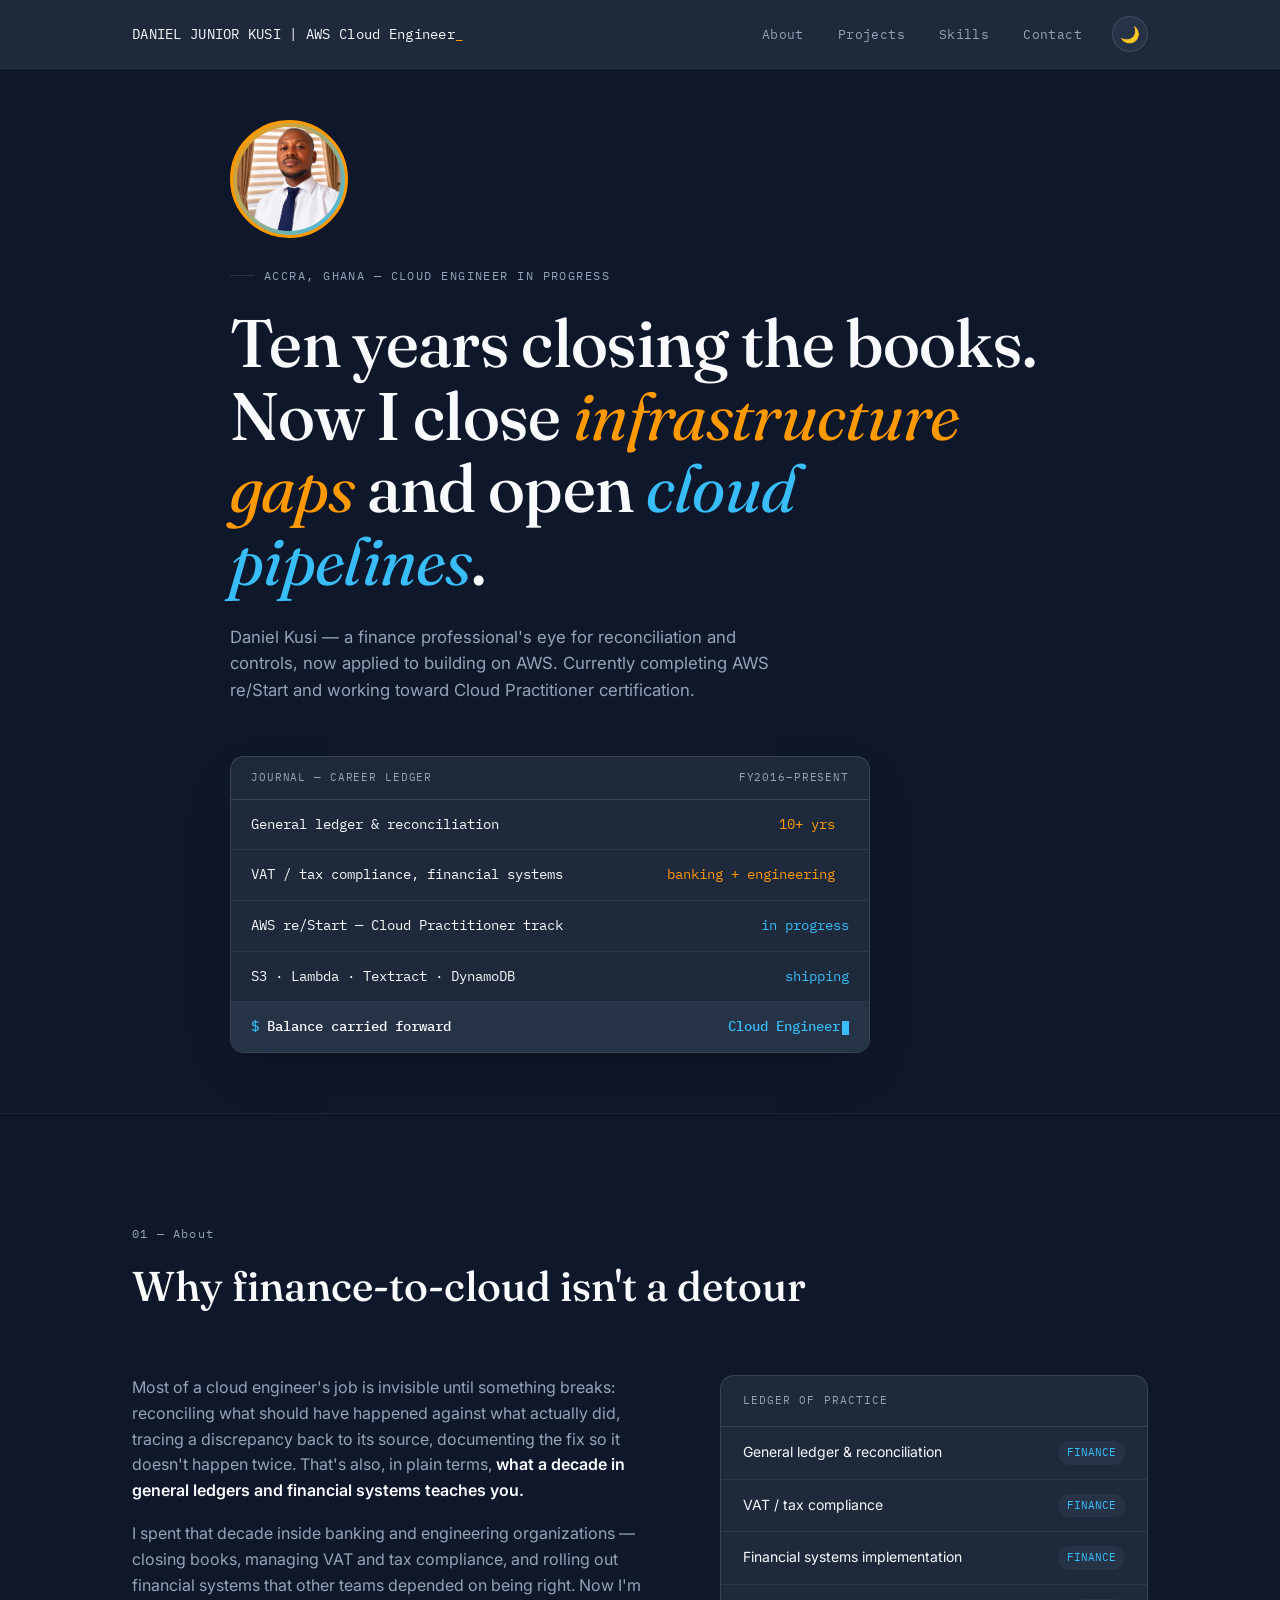
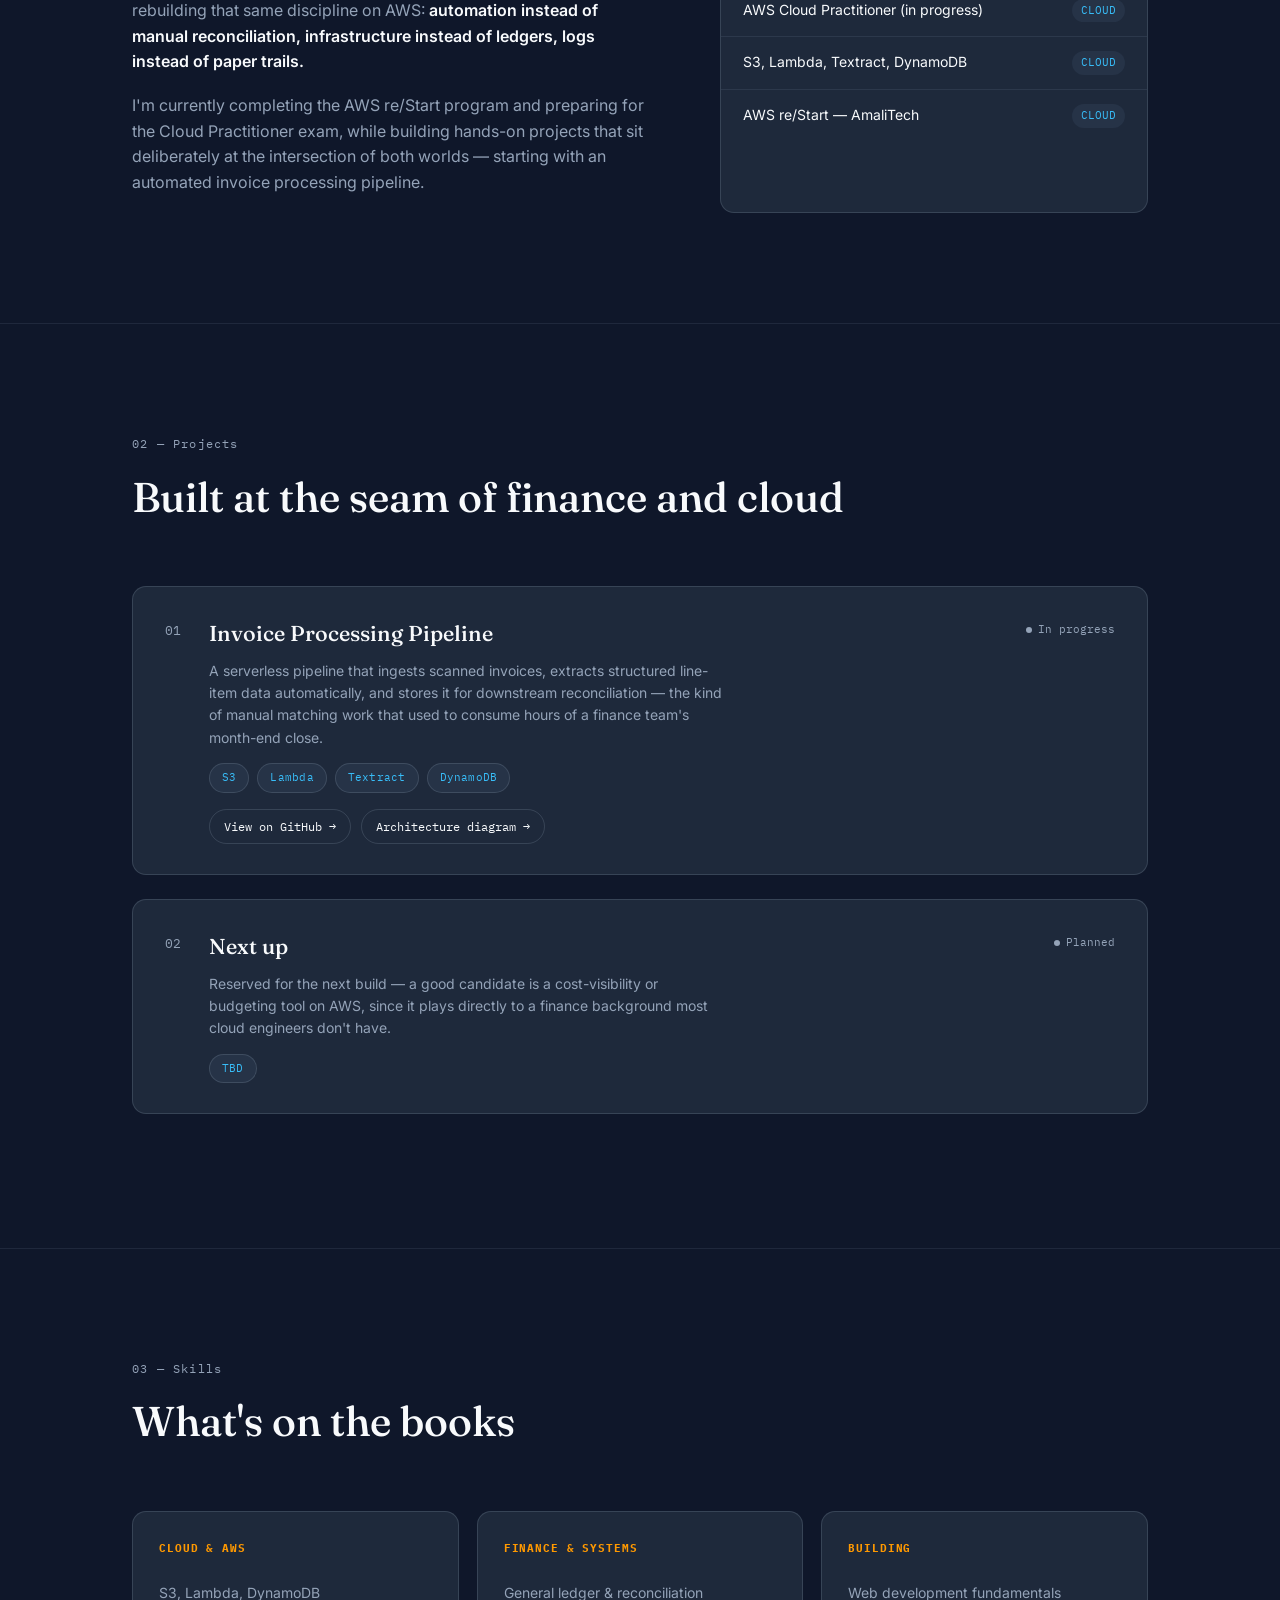
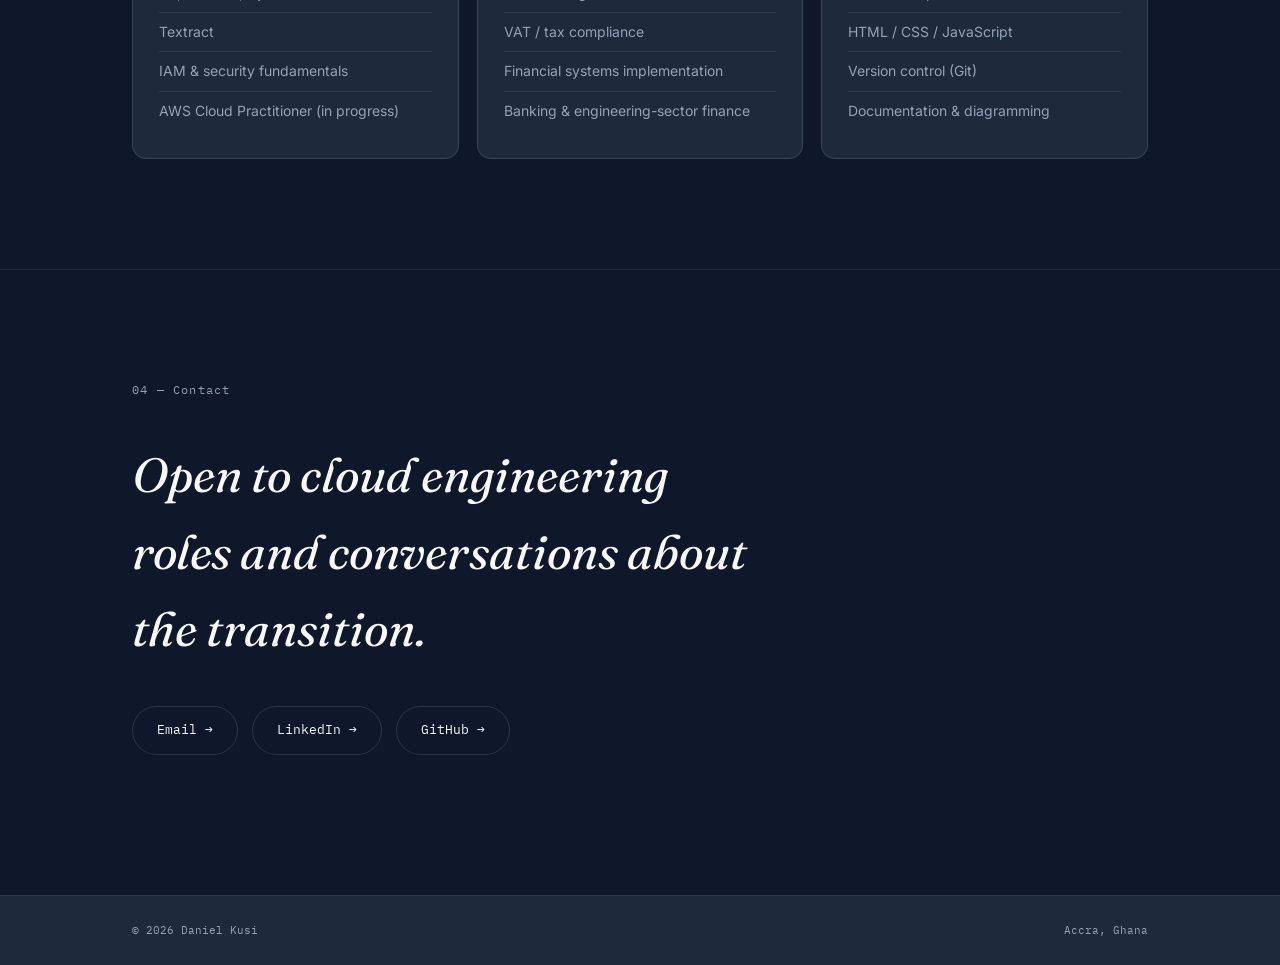
==== index.html @ f6ec384c "Update navigation bar with: add AWS Cloud Engineer to test CI/CD pipleline effect" ====
<!DOCTYPE html>
<html lang="en" data-theme="dark">
<head>
<meta charset="UTF-8">
<meta name="viewport" content="width=device-width, initial-scale=1.0">

<!-- Primary SEO -->
<title>Daniel Kusi | AWS Cloud Engineer &amp; Web Developer — Accra, Ghana</title>
<meta name="description" content="Daniel Kusi is an AWS Cloud Engineer in training, transitioning from 10+ years in finance and accounting into cloud computing. AWS re/Start graduate working toward AWS Cloud Practitioner certification, based in Accra, Ghana.">
<meta name="keywords" content="AWS Cloud Engineer, AWS Cloud Practitioner, AWS re/Start, Cloud Computing Ghana, Daniel Kusi, Cloud Engineer Accra, Serverless AWS, S3 Lambda DynamoDB, Finance to Cloud Career Change">
<meta name="author" content="Daniel Kusi">
<meta name="robots" content="index, follow">
<link rel="canonical" href="https://danielkusi.com/">

<!-- Open Graph -->
<meta property="og:type" content="website">
<meta property="og:title" content="Daniel Kusi | AWS Cloud Engineer & Web Developer">
<meta property="og:description" content="10+ years in finance, now building on AWS. Follow the journey from general ledgers to cloud pipelines.">
<meta property="og:image" content="https://danielkusi.com/profile.jpg">
<meta property="og:url" content="https://danielkusi.com/">
<meta property="og:locale" content="en_US">

<!-- Twitter -->
<meta name="twitter:card" content="summary_large_image">
<meta name="twitter:title" content="Daniel Kusi | AWS Cloud Engineer & Web Developer">
<meta name="twitter:description" content="10+ years in finance, now building on AWS. Follow the journey from general ledgers to cloud pipelines.">
<meta name="twitter:image" content="https://danielkusi.com/profile.jpg">

<!-- Favicon (same as profile photo — replace profile.jpg with your LinkedIn headshot) -->
<link rel="icon" type="image/jpeg" href="profile.jpg">
<link rel="apple-touch-icon" href="profile.jpg">

<!-- Structured data -->
<script type="application/ld+json">
{
  "@context": "https://schema.org",
  "@type": "Person",
  "name": "Daniel Kusi",
  "jobTitle": "AWS Cloud Engineer",
  "url": "https://danielkusi.com",
  "image": "https://danielkusi.com/profile.jpg",
  "address": { "@type": "PostalAddress", "addressLocality": "Accra", "addressCountry": "GH" },
  "sameAs": [
    "https://linkedin.com/in/your-profile",
    "https://github.com/your-username"
  ]
}
</script>

<link rel="preconnect" href="https://fonts.googleapis.com">
<link rel="preconnect" href="https://fonts.gstatic.com" crossorigin>
<link href="https://fonts.googleapis.com/css2?family=Fraunces:ital,opsz,wght@0,9..144,300;0,9..144,500;0,9..144,600;1,9..144,400&family=Inter:wght@400;500;600&family=IBM+Plex+Mono:wght@400;500&display=swap" rel="stylesheet">
<link rel="stylesheet" href="css/styles.css">
</head>
<body>

  <script src="js/script.js" defer></script>

<nav>
  <div class="nav-inner">
    <div class="nav-brand">
      <div class="nav-mark">DANIEL JUNIOR KUSI | AWS Cloud Engineer<span>_</span></div>
    </div>
    <button class="nav-toggle" id="navToggle" aria-label="Toggle menu" aria-expanded="false">☰</button>
    <ul class="nav-links" id="navLinks">
      <li><a href="#about">About</a></li>
      <li><a href="#projects">Projects</a></li>
      <li><a href="#skills">Skills</a></li>
      <li><a href="#contact">Contact</a></li>
      <li><button class="theme-btn" id="themeToggle" aria-label="Toggle dark/light mode">🌙</button></li>
    </ul>
  </div>
</nav>

<header class="hero">
  <div class="wrap">
    <div class="avatar-frame">
      <img id="avatarImg" src="images/daniel-junior-kusi.jpeg" alt="Daniel Kusi profile photo"
           onerror="this.style.display='none'; document.getElementById('avatarFallback').style.display='flex';">
      <div class="avatar-fallback" id="avatarFallback">DK</div>
    </div>

    <div class="hero-eyebrow">Accra, Ghana — Cloud Engineer in progress</div>
    <h1 class="hero-title">Ten years closing the books.<br>Now I close <span class="accent-debit">infrastructure gaps</span> and open <span class="accent-credit">cloud pipelines</span>.</h1>
    <p class="hero-sub">Daniel Kusi — a finance professional's eye for reconciliation and controls, now applied to building on AWS. Currently completing AWS re/Start and working toward Cloud Practitioner certification.</p>

    <div class="ledger-console">
      <div class="lc-head"><span>JOURNAL — CAREER LEDGER</span><span>FY2016–PRESENT</span></div>
      <div class="lc-row"><span class="lc-label">General ledger &amp; reconciliation</span><span class="lc-debit">10+ yrs</span><span></span></div>
      <div class="lc-row"><span class="lc-label">VAT / tax compliance, financial systems</span><span class="lc-debit">banking + engineering</span><span></span></div>
      <div class="lc-row"><span class="lc-label">AWS re/Start — Cloud Practitioner track</span><span></span><span class="lc-credit">in progress</span></div>
      <div class="lc-row"><span class="lc-label">S3 · Lambda · Textract · DynamoDB</span><span></span><span class="lc-credit">shipping</span></div>
      <div class="lc-row balance"><span class="lc-label">Balance carried forward</span><span></span><span class="lc-credit">Cloud Engineer<span class="cursor-blink"></span></span></div>
    </div>
  </div>
</header>

<section id="about">
  <div class="wrap">
    <div class="section-head reveal">
      <span class="eyebrow-num">01 — About</span>
      <h2 class="section-title">Why finance-to-cloud isn't a detour</h2>
    </div>
    <div class="about-grid">
      <div class="about-copy reveal">
        <p>Most of a cloud engineer's job is invisible until something breaks: reconciling what should have happened against what actually did, tracing a discrepancy back to its source, documenting the fix so it doesn't happen twice. That's also, in plain terms, <strong>what a decade in general ledgers and financial systems teaches you.</strong></p>
        <p>I spent that decade inside banking and engineering organizations — closing books, managing VAT and tax compliance, and rolling out financial systems that other teams depended on being right. Now I'm rebuilding that same discipline on AWS: <strong>automation instead of manual reconciliation, infrastructure instead of ledgers, logs instead of paper trails.</strong></p>
        <p>I'm currently completing the AWS re/Start program and preparing for the Cloud Practitioner exam, while building hands-on projects that sit deliberately at the intersection of both worlds — starting with an automated invoice processing pipeline.</p>
      </div>
      <div class="ledger-card reveal">
        <div class="card-title">Ledger of Practice</div>
        <ul>
          <li><span>General ledger &amp; reconciliation</span><span>FINANCE</span></li>
          <li><span>VAT / tax compliance</span><span>FINANCE</span></li>
          <li><span>Financial systems implementation</span><span>FINANCE</span></li>
          <li><span>AWS Cloud Practitioner (in progress)</span><span>CLOUD</span></li>
          <li><span>S3, Lambda, Textract, DynamoDB</span><span>CLOUD</span></li>
          <li><span>AWS re/Start — AmaliTech</span><span>CLOUD</span></li>
        </ul>
      </div>
    </div>
  </div>
</section>

<section id="projects">
  <div class="wrap">
    <div class="section-head reveal">
      <span class="eyebrow-num">02 — Projects</span>
      <h2 class="section-title">Built at the seam of finance and cloud</h2>
    </div>

    <div class="project-card reveal">
      <div class="project-index">01</div>
      <div class="project-body">
        <h3>Invoice Processing Pipeline</h3>
        <p>A serverless pipeline that ingests scanned invoices, extracts structured line-item data automatically, and stores it for downstream reconciliation — the kind of manual matching work that used to consume hours of a finance team's month-end close.</p>
        <div class="tag-row">
          <span class="tag">S3</span>
          <span class="tag">Lambda</span>
          <span class="tag">Textract</span>
          <span class="tag">DynamoDB</span>
        </div>
        <div class="project-links">
          <a href="#" target="_blank" rel="noopener">View on GitHub →</a>
          <a href="#" target="_blank" rel="noopener">Architecture diagram →</a>
        </div>
      </div>
      <div class="project-status"><span class="status-dot pending"></span>In progress</div>
    </div>

    <div class="project-card reveal">
      <div class="project-index">02</div>
      <div class="project-body">
        <h3>Next up</h3>
        <p>Reserved for the next build — a good candidate is a cost-visibility or budgeting tool on AWS, since it plays directly to a finance background most cloud engineers don't have.</p>
        <div class="tag-row">
          <span class="tag">TBD</span>
        </div>
      </div>
      <div class="project-status"><span class="status-dot pending"></span>Planned</div>
    </div>
  </div>
</section>

<section id="skills">
  <div class="wrap">
    <div class="section-head reveal">
      <span class="eyebrow-num">03 — Skills</span>
      <h2 class="section-title">What's on the books</h2>
    </div>
  </div>
  <div class="wrap reveal">
    <div class="skills-columns">
      <div class="skill-col">
        <h4>Cloud &amp; AWS</h4>
        <ul>
          <li>S3, Lambda, DynamoDB</li>
          <li>Textract</li>
          <li>IAM &amp; security fundamentals</li>
          <li>AWS Cloud Practitioner (in progress)</li>
        </ul>
      </div>
      <div class="skill-col">
        <h4>Finance &amp; Systems</h4>
        <ul>
          <li>General ledger &amp; reconciliation</li>
          <li>VAT / tax compliance</li>
          <li>Financial systems implementation</li>
          <li>Banking &amp; engineering-sector finance</li>
        </ul>
      </div>
      <div class="skill-col">
        <h4>Building</h4>
        <ul>
          <li>Web development fundamentals</li>
          <li>HTML / CSS / JavaScript</li>
          <li>Version control (Git)</li>
          <li>Documentation &amp; diagramming</li>
        </ul>
      </div>
    </div>
  </div>
</section>

<section id="contact">
  <div class="wrap contact-wrap">
    <span class="eyebrow-num reveal">04 — Contact</span>
    <h2 class="contact-title reveal">Open to cloud engineering roles and conversations about the transition.</h2>
    <div class="contact-links reveal">
      <a class="contact-btn" href="mailto:danielkusijnr@gmail.com">Email →</a>
      <a class="contact-btn" href="https://linkedin.com/in/daniel-kusi-6439692b" target="_blank" rel="noopener">LinkedIn →</a>
      <a class="contact-btn" href="https://github.com/Kwamed2k" target="_blank" rel="noopener">GitHub →</a>
    </div>
  </div>
</section>

<footer>
  <div class="wrap">
    <span>© 2026 Daniel Kusi</span>
    <span>Accra, Ghana</span>
  </div>
</footer>

</body>
</html>
---- css/styles.css ----
/* ==========================================================================
   danielkusi.com — shared stylesheet
   Used by: index.html, 404.html, and any future page on the site.
   Theme: "Ledger to Cloud" — AWS-inspired palette, dark/light mode via
   [data-theme] on <html>, toggled and persisted in script blocks per page.
   ========================================================================== */

:root, [data-theme="dark"]{
  --bg:#0F172A;
  --surface:#1E293B;
  --surface-2:#263347;
  --header-bg:#1E293B;
  --footer-bg:#1E293B;
  --rule:rgba(148,163,184,0.22);
  --rule-soft:rgba(148,163,184,0.12);
  --primary:#FF9900;
  --primary-dim:#B36B00;
  --accent:#38BDF8;
  --accent-dim:#1E80A8;
  --text:#F8FAFC;
  --muted:#94A3B8;
  --radius:14px;
  --radius-sm:9px;
}
[data-theme="light"]{
  --bg:#F8FAFC;
  --surface:#FFFFFF;
  --surface-2:#EEF2F8;
  --header-bg:#FFFFFF;
  --footer-bg:#FFFFFF;
  --rule:rgba(15,23,42,0.12);
  --rule-soft:rgba(15,23,42,0.07);
  --primary:#FF9900;
  --primary-dim:#C77600;
  --accent:#0284C7;
  --accent-dim:#0C5A85;
  --text:#0F172A;
  --muted:#475569;
}

*{box-sizing:border-box; margin:0; padding:0;}
html{scroll-behavior:smooth;}
@media (prefers-reduced-motion: reduce){
  html{scroll-behavior:auto;}
  *{animation-duration:0.01ms !important; animation-iteration-count:1 !important; transition-duration:0.01ms !important;}
}
body{
  background:var(--bg);
  color:var(--text);
  font-family:'Inter', sans-serif;
  line-height:1.6;
  overflow-x:hidden;
  transition:background 0.3s ease, color 0.3s ease;
}
a{color:inherit;}
.wrap{max-width:1080px; margin:0 auto; padding:0 32px;}
::selection{background:var(--accent); color:var(--bg);}

/* ---------- NAV (site header, all pages) ---------- */
nav{
  position:fixed; top:0; left:0; right:0; z-index:100;
  background:var(--header-bg);
  border-bottom:1px solid var(--rule-soft);
  transition:background 0.3s ease;
}
.nav-inner{
  max-width:1080px; margin:0 auto; padding:16px 32px;
  display:flex; align-items:center; justify-content:space-between;
}
.nav-brand{display:flex; align-items:center; gap:10px;}
.nav-mark{
  font-family:'IBM Plex Mono', monospace;
  font-size:14px; letter-spacing:0.02em;
  color:var(--text);
}
.nav-mark span{color:var(--primary);}
.nav-links{display:flex; align-items:center; gap:26px; list-style:none;}
.nav-links a{
  font-family:'IBM Plex Mono', monospace;
  font-size:13px; text-decoration:none; color:var(--muted);
  letter-spacing:0.03em;
  padding:6px 4px;
  border-radius:var(--radius-sm);
  transition:color 0.2s ease;
}
.nav-links a:hover, .nav-links a:focus-visible{color:var(--accent); outline:none;}
.nav-toggle{display:none; background:none; border:none; color:var(--text); font-size:22px; cursor:pointer;}

.theme-btn{
  display:flex; align-items:center; justify-content:center;
  width:36px; height:36px;
  border:1px solid var(--rule);
  border-radius:50%;
  background:var(--surface-2);
  cursor:pointer; font-size:16px;
  transition:border-color 0.2s ease, transform 0.2s ease;
}
.theme-btn:hover{border-color:var(--accent); transform:scale(1.06);}

@media (max-width:720px){
  .nav-links{
    position:fixed; top:64px; right:0; left:0;
    background:var(--header-bg); border-bottom:1px solid var(--rule-soft);
    flex-direction:column; align-items:flex-start; padding:20px 32px; gap:18px;
    transform:translateY(-150%); transition:transform 0.25s ease;
  }
  .nav-links.open{transform:translateY(0);}
  .nav-toggle{display:block;}
}

/* ---------- HERO (homepage) ---------- */
header.hero{
  min-height:100vh;
  display:flex; align-items:center;
  padding-top:120px; padding-bottom:60px;
  position:relative;
}
.avatar-frame{
  width:118px; height:118px;
  border-radius:50%;
  border:3px solid var(--primary);
  padding:4px;
  margin-bottom:28px;
  position:relative;
  background:linear-gradient(135deg, var(--primary), var(--accent));
}
.avatar-frame img, .avatar-fallback{
  width:100%; height:100%;
  border-radius:50%;
  object-fit:cover;
  display:block;
  background:var(--surface-2);
}
.avatar-fallback{
  display:none;
  align-items:center; justify-content:center;
  font-family:'Fraunces', serif; font-size:2rem; color:var(--muted);
}
.hero-eyebrow{
  font-family:'IBM Plex Mono', monospace;
  font-size:12px; letter-spacing:0.12em; text-transform:uppercase;
  color:var(--muted); margin-bottom:22px;
  display:flex; align-items:center; gap:10px;
}
.hero-eyebrow::before{
  content:''; width:24px; height:1px; background:var(--rule);
}
h1.hero-title{
  font-family:'Fraunces', serif;
  font-weight:500;
  font-size:clamp(2.4rem, 6vw, 4.2rem);
  line-height:1.08;
  letter-spacing:-0.01em;
  max-width:820px;
}
h1.hero-title .accent-debit{color:var(--primary); font-style:italic; font-weight:400;}
h1.hero-title .accent-credit{color:var(--accent); font-style:italic; font-weight:400;}
.hero-sub{
  margin-top:26px; max-width:560px;
  color:var(--muted); font-size:1.05rem;
}

/* Ledger-to-terminal signature block */
.ledger-console{
  margin-top:52px;
  border:1px solid var(--rule);
  background:var(--surface);
  max-width:640px;
  border-radius:var(--radius);
  overflow:hidden;
  font-family:'IBM Plex Mono', monospace;
  font-size:13.5px;
  box-shadow:0 20px 50px -20px rgba(0,0,0,0.35);
}
.ledger-console .lc-head{
  display:flex; justify-content:space-between;
  padding:12px 20px;
  border-bottom:1px solid var(--rule);
  color:var(--muted); font-size:11px; letter-spacing:0.08em;
}
.lc-row{
  display:grid;
  grid-template-columns:1fr auto auto;
  gap:14px;
  padding:14px 20px;
  border-bottom:1px solid var(--rule-soft);
  opacity:0; transform:translateY(6px);
  animation:rowIn 0.5s ease forwards;
}
.lc-row:last-child{border-bottom:none;}
.lc-row:nth-child(2){animation-delay:0.15s;}
.lc-row:nth-child(3){animation-delay:0.5s;}
.lc-row:nth-child(4){animation-delay:0.85s;}
.lc-row:nth-child(5){animation-delay:1.2s;}
@keyframes rowIn{to{opacity:1; transform:translateY(0);}}
.lc-label{color:var(--text);}
.lc-debit{color:var(--primary); text-align:right;}
.lc-credit{color:var(--accent); text-align:right;}
.lc-row.balance{
  background:var(--surface-2);
  color:var(--text);
  font-weight:500;
}
.lc-row.balance .lc-label::before{content:'$ '; color:var(--accent);}
.cursor-blink{
  display:inline-block; width:7px; height:14px; background:var(--accent);
  animation:blink 1s step-end infinite; vertical-align:middle; margin-left:2px;
}
@keyframes blink{50%{opacity:0;}}

/* ---------- SECTION SHARED ---------- */
section{padding:110px 0;}
.section-head{margin-bottom:56px;}
.eyebrow-num{
  font-family:'IBM Plex Mono', monospace;
  font-size:12px; color:var(--muted); letter-spacing:0.1em;
  display:block; margin-bottom:10px;
}
h2.section-title{
  font-family:'Fraunces', serif;
  font-weight:500;
  font-size:clamp(1.8rem, 4vw, 2.6rem);
}

/* ---------- ABOUT ---------- */
#about{border-top:1px solid var(--rule-soft);}
.about-grid{
  display:grid; grid-template-columns:1.1fr 0.9fr; gap:64px;
}
@media (max-width:800px){.about-grid{grid-template-columns:1fr;}}
.about-copy p{color:var(--muted); margin-bottom:18px; max-width:520px;}
.about-copy strong{color:var(--text); font-weight:600;}
.ledger-card{
  border:1px solid var(--rule);
  background:var(--surface);
  border-radius:var(--radius);
  overflow:hidden;
}
.ledger-card .card-title{
  font-family:'IBM Plex Mono', monospace;
  font-size:11px; letter-spacing:0.1em; text-transform:uppercase;
  color:var(--muted); padding:16px 22px; border-bottom:1px solid var(--rule);
}
.ledger-card ul{list-style:none;}
.ledger-card li{
  display:flex; justify-content:space-between; gap:16px;
  padding:14px 22px; border-bottom:1px solid var(--rule-soft);
  font-size:14px;
}
.ledger-card li:last-child{border-bottom:none;}
.ledger-card li span:first-child{color:var(--text);}
.ledger-card li span:last-child{
  font-family:'IBM Plex Mono', monospace; font-size:11px; color:var(--accent);
  background:var(--surface-2); padding:3px 9px; border-radius:999px; white-space:nowrap;
}

/* ---------- PROJECTS ---------- */
#projects{border-top:1px solid var(--rule-soft);}
.project-card{
  border:1px solid var(--rule);
  background:var(--surface);
  border-radius:var(--radius);
  margin-bottom:24px;
  display:grid; grid-template-columns:auto 1fr auto;
  gap:28px; align-items:start;
  padding:30px 32px;
  transition:border-color 0.2s ease, transform 0.2s ease, box-shadow 0.2s ease;
}
.project-card:hover{
  border-color:var(--accent-dim);
  transform:translateY(-3px);
  box-shadow:0 16px 40px -22px rgba(56,189,248,0.35);
}
@media (max-width:720px){
  .project-card{grid-template-columns:1fr; gap:14px;}
}
.project-index{
  font-family:'IBM Plex Mono', monospace;
  color:var(--muted); font-size:13px; padding-top:4px;
}
.project-body h3{
  font-family:'Fraunces', serif; font-weight:500; font-size:1.35rem; margin-bottom:8px;
}
.project-body p{color:var(--muted); font-size:14px; margin-bottom:14px; max-width:520px;}
.tag-row{display:flex; flex-wrap:wrap; gap:8px;}
.tag{
  font-family:'IBM Plex Mono', monospace; font-size:11px;
  border:1px solid var(--rule); color:var(--accent);
  padding:5px 12px; border-radius:999px; letter-spacing:0.02em;
  background:var(--surface-2);
}
.project-status{
  font-family:'IBM Plex Mono', monospace; font-size:11px;
  color:var(--muted); text-align:right; white-space:nowrap; padding-top:4px;
}
.status-dot{
  display:inline-block; width:6px; height:6px; border-radius:50%;
  margin-right:6px; background:var(--accent);
}
.status-dot.pending{background:var(--muted);}
.project-links{margin-top:16px; display:flex; gap:10px; flex-wrap:wrap;}
.project-links a{
  font-family:'IBM Plex Mono', monospace; font-size:12px;
  color:var(--text); text-decoration:none;
  border:1px solid var(--rule);
  padding:7px 14px; border-radius:999px;
  transition:border-color 0.2s ease, color 0.2s ease, background 0.2s ease;
}
.project-links a:hover, .project-links a:focus-visible{
  color:var(--bg); background:var(--accent); border-color:var(--accent); outline:none;
}

/* ---------- SKILLS ---------- */
#skills{border-top:1px solid var(--rule-soft);}
.skills-columns{
  display:grid; grid-template-columns:repeat(3, 1fr); gap:18px;
}
@media (max-width:720px){.skills-columns{grid-template-columns:1fr;}}
.skill-col{
  background:var(--surface); padding:28px 26px;
  border:1px solid var(--rule); border-radius:var(--radius);
}
.skill-col h4{
  font-family:'IBM Plex Mono', monospace; font-size:11px;
  color:var(--primary); letter-spacing:0.08em; text-transform:uppercase; margin-bottom:16px;
}
.skill-col ul{list-style:none;}
.skill-col li{
  color:var(--muted); font-size:14px; padding:8px 0; border-bottom:1px solid var(--rule-soft);
}
.skill-col li:last-child{border-bottom:none;}

/* ---------- CONTACT ---------- */
#contact{border-top:1px solid var(--rule-soft); padding-bottom:140px;}
.contact-wrap{
  display:flex; flex-direction:column; align-items:flex-start; gap:28px;
}
h2.contact-title{
  font-family:'Fraunces', serif; font-style:italic; font-weight:400;
  font-size:clamp(1.8rem, 5vw, 3rem); max-width:640px;
}
.contact-links{display:flex; flex-wrap:wrap; gap:14px; margin-top:10px;}
.contact-btn{
  font-family:'IBM Plex Mono', monospace; font-size:13px;
  border:1px solid var(--rule); color:var(--text); text-decoration:none;
  padding:13px 24px; border-radius:999px;
  transition:all 0.2s ease;
}
.contact-btn:hover, .contact-btn:focus-visible{
  border-color:var(--primary); color:var(--bg); background:var(--primary); outline:none;
}

/* ---------- FOOTER (all pages) ---------- */
footer{
  background:var(--footer-bg);
  padding:26px 0; border-top:1px solid var(--rule-soft);
  font-family:'IBM Plex Mono', monospace; font-size:11px; color:var(--muted);
  text-align:center;
}
footer .wrap{display:flex; justify-content:space-between; flex-wrap:wrap; gap:10px;}

/* reveal on scroll (homepage sections) */
.reveal{opacity:0; transform:translateY(18px); transition:opacity 0.6s ease, transform 0.6s ease;}
.reveal.in{opacity:1; transform:translateY(0);}

/* ---------- ERROR PAGES (404, 500, etc.) ---------- */
body.error-page{
  min-height:100vh;
  display:flex;
  flex-direction:column;
}
.error-page header{
  background:var(--header-bg);
  border-bottom:1px solid var(--rule-soft);
  padding:18px 32px;
}
.error-page footer{
  text-align:center;
}
.error-page main{
  min-height:calc(100vh - 130px);
  display:flex;
  align-items:center;
  justify-content:center;
  text-align:center;
  padding:60px 24px;
}
.error-code{
  font-family:'IBM Plex Mono', monospace;
  font-size:14px; letter-spacing:0.15em;
  color:var(--accent);
  margin-bottom:18px;
  display:inline-flex; align-items:center; gap:10px;
}
.error-code::before, .error-code::after{
  content:''; width:26px; height:1px; background:var(--rule);
}
.error-code-num{
  font-family:'Fraunces', serif;
  font-weight:500;
  font-size:clamp(4rem, 14vw, 8rem);
  line-height:1;
  background:linear-gradient(135deg, var(--primary), var(--accent));
  -webkit-background-clip:text;
  background-clip:text;
  -webkit-text-fill-color:transparent;
  margin-bottom:8px;
}
.error-page h1{
  font-family:'Fraunces', serif;
  font-weight:500;
  font-size:clamp(1.5rem, 3.4vw, 2.1rem);
  margin-top:14px;
  margin-bottom:14px;
}
.error-page p.sub{
  color:var(--muted);
  font-size:1rem;
  max-width:460px;
  margin:0 auto 36px;
}
.home-btn{
  display:inline-block;
  font-family:'IBM Plex Mono', monospace;
  font-size:14px;
  color:var(--bg);
  background:var(--primary);
  text-decoration:none;
  padding:14px 32px;
  border-radius:999px;
  border:1px solid var(--primary);
  transition:transform 0.2s ease, box-shadow 0.2s ease, background 0.2s ease;
}
.home-btn:hover, .home-btn:focus-visible{
  background:var(--accent);
  border-color:var(--accent);
  color:var(--bg);
  transform:translateY(-2px);
  box-shadow:0 14px 34px -16px rgba(56,189,248,0.5);
  outline:none;
}
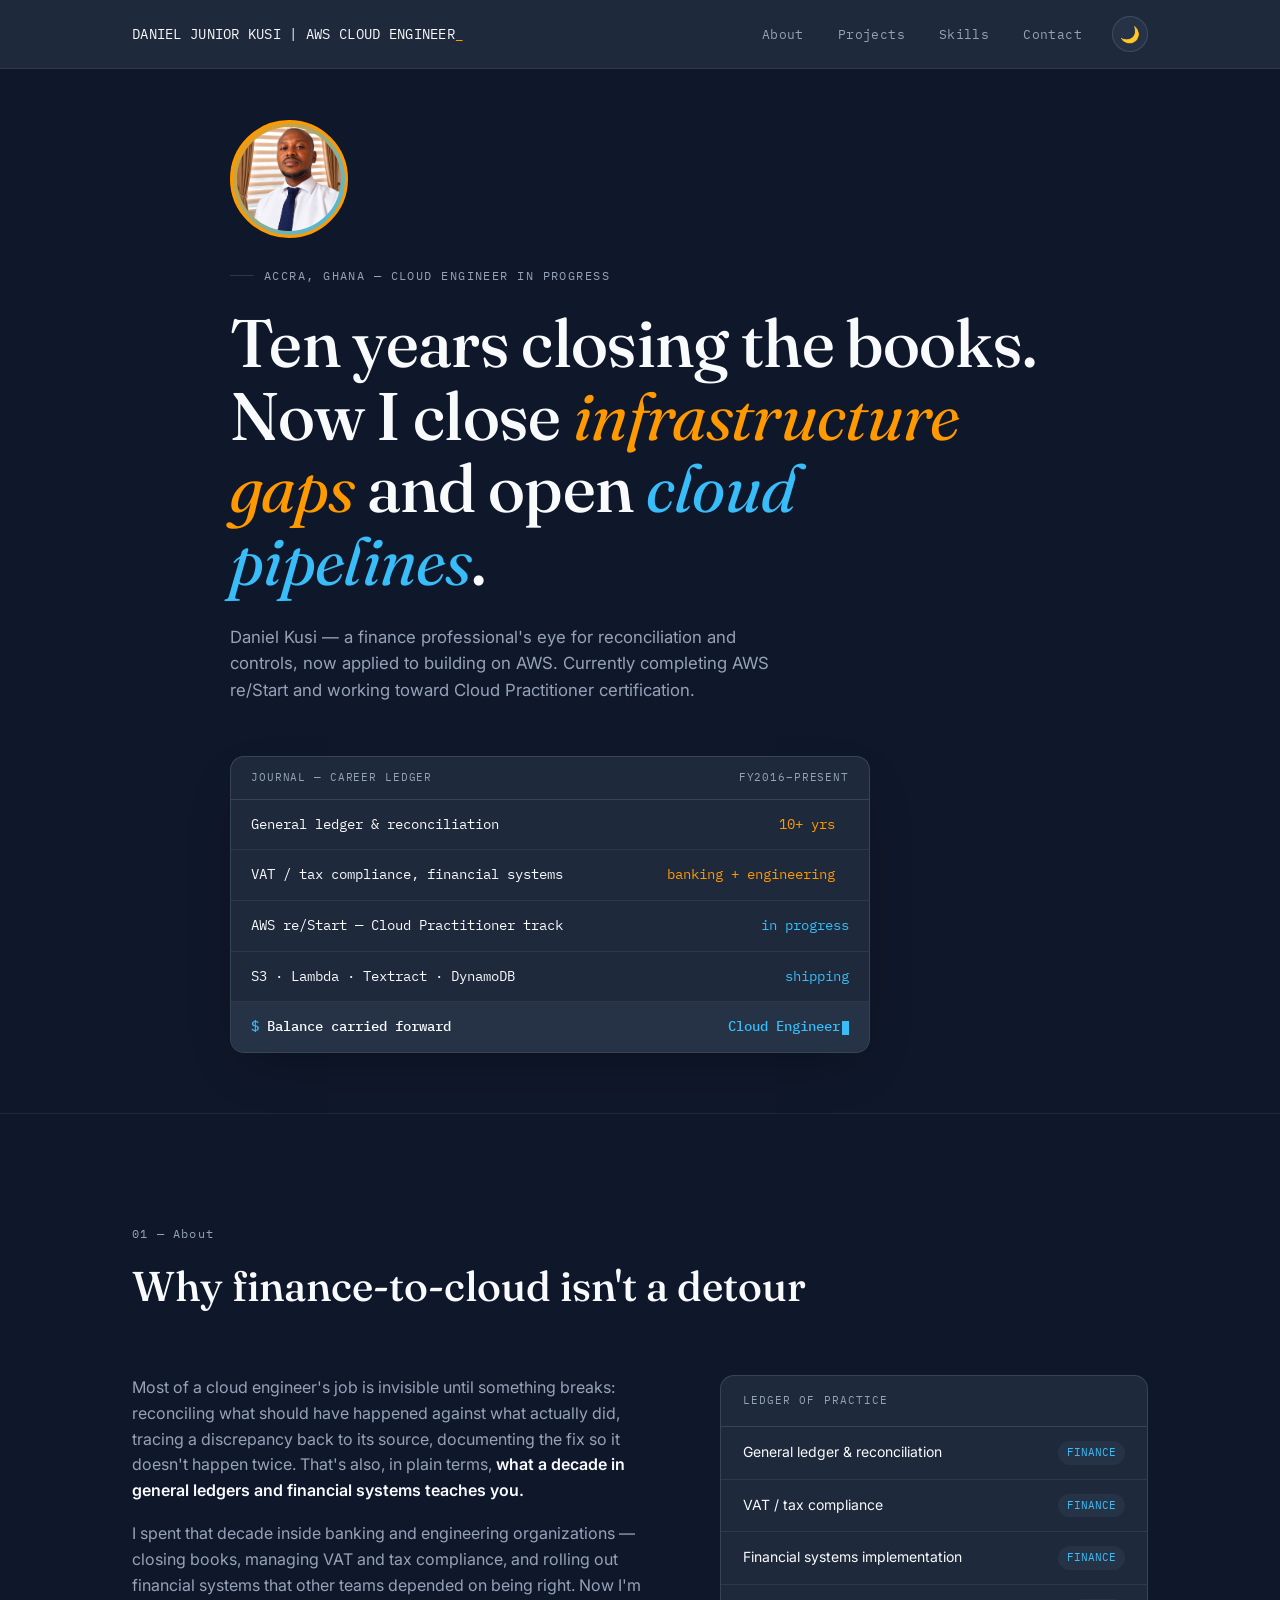
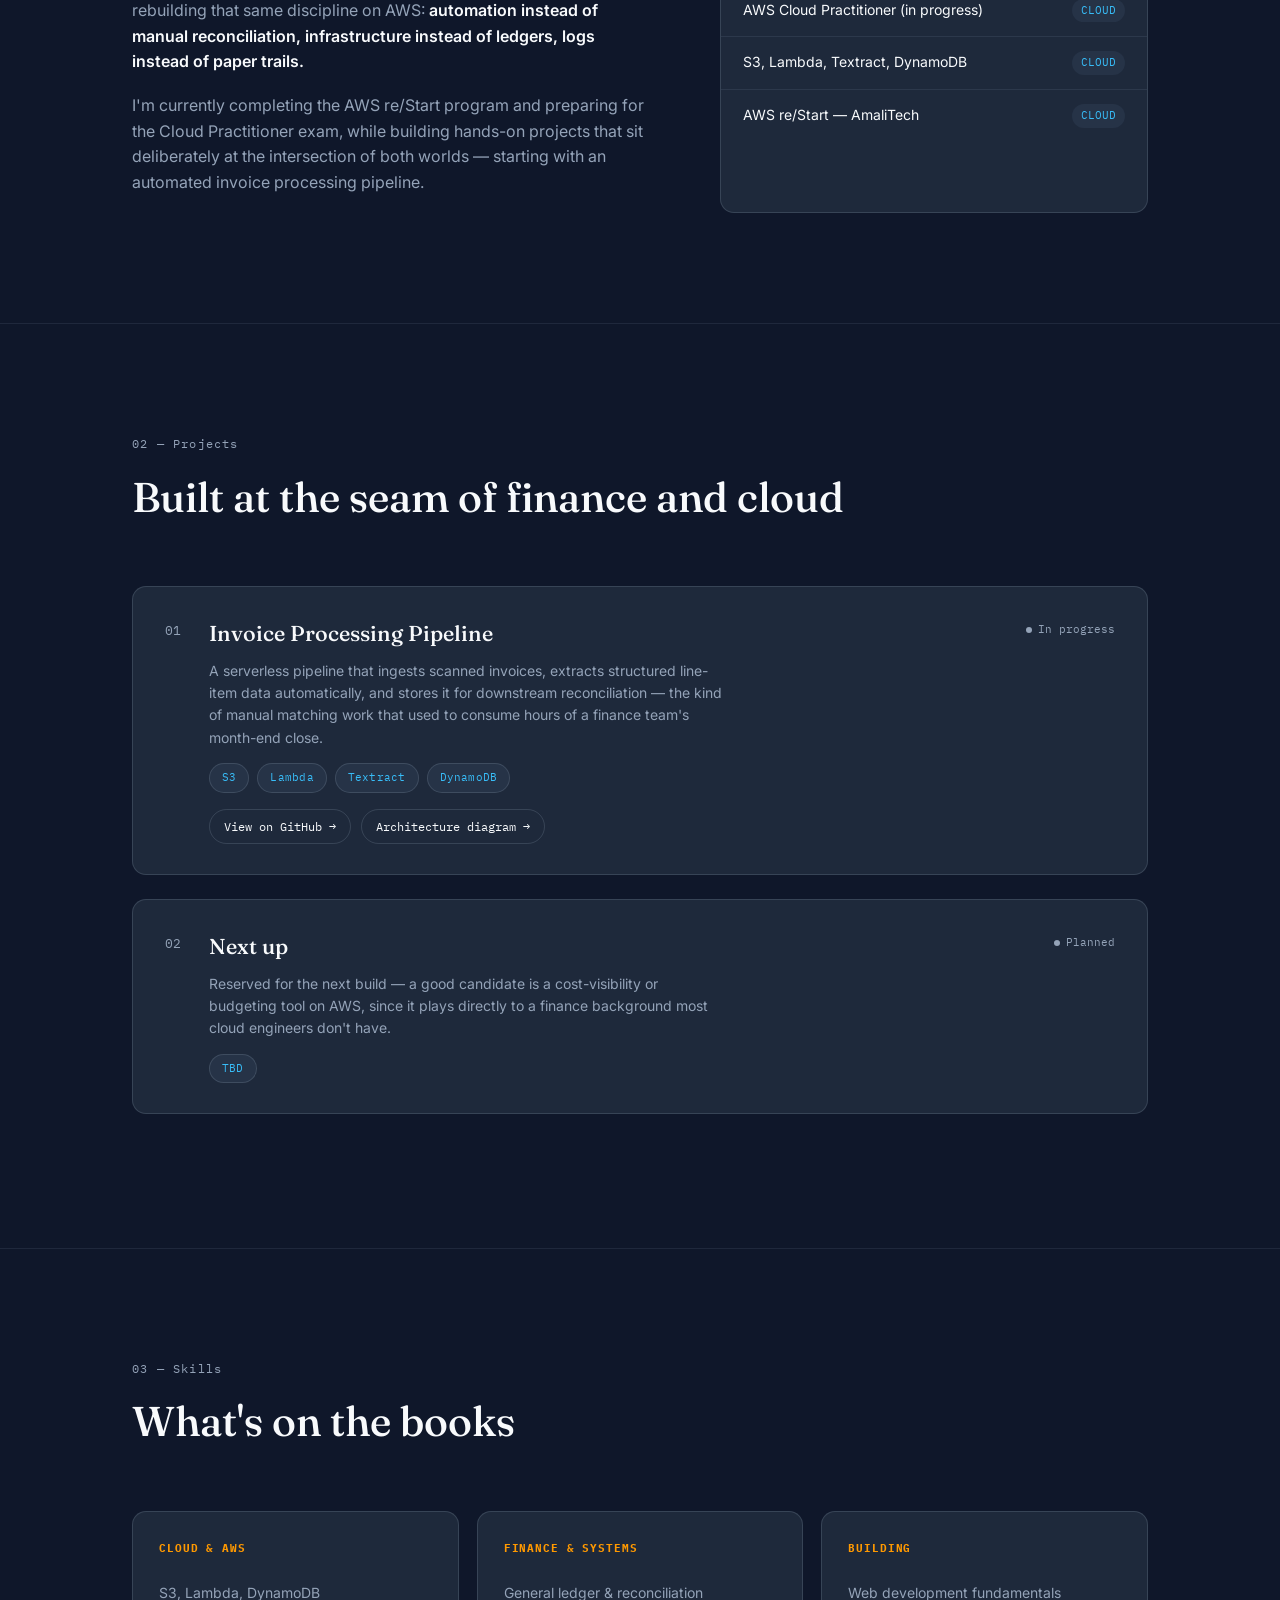
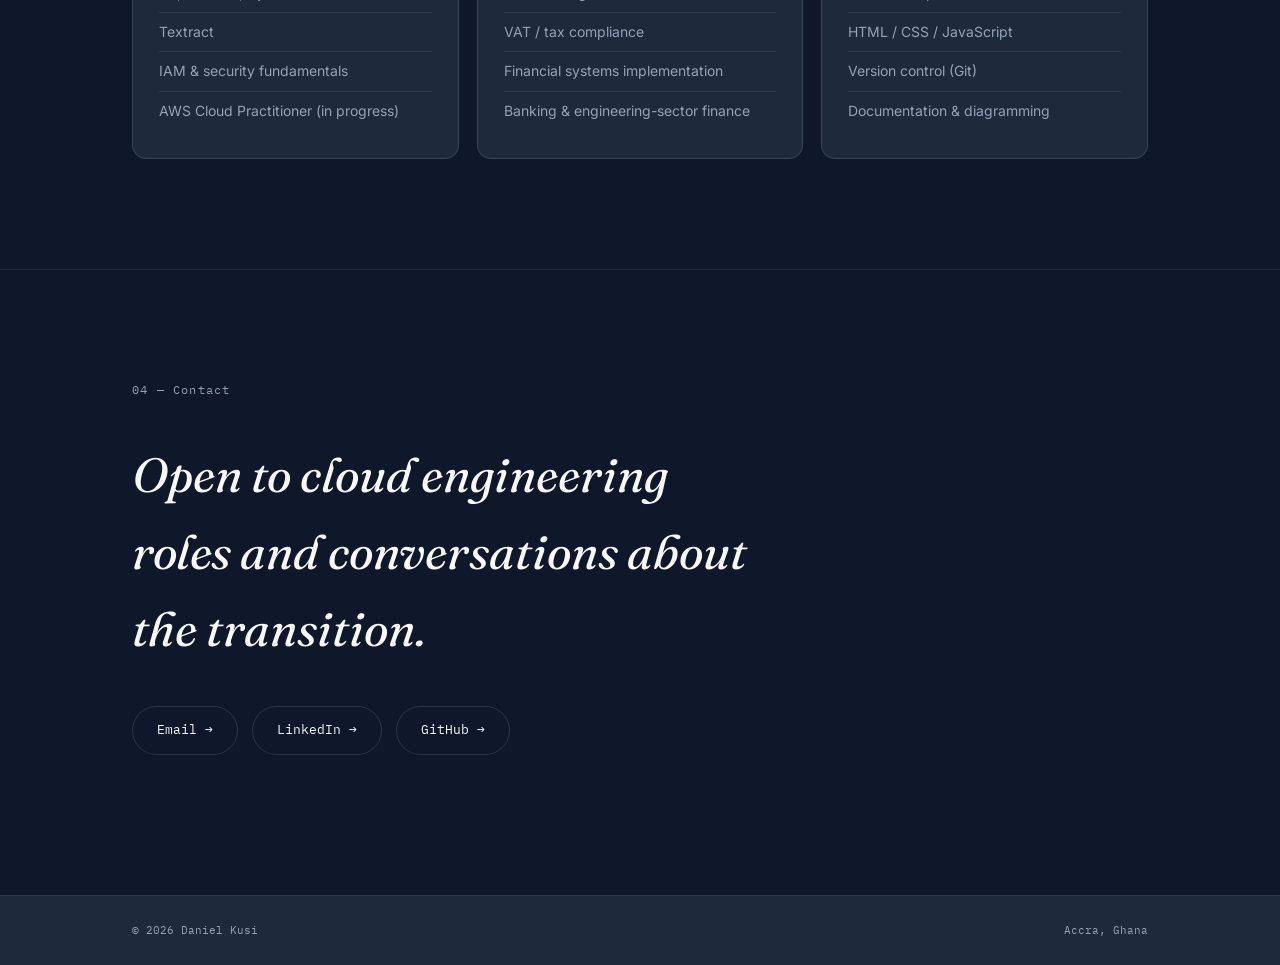
==== commit 8ada4e48: "Update: capitalize AWS Cloud ENgineer" ====
--- a/index.html
+++ b/index.html
@@ -59,7 +59,7 @@
 <nav>
   <div class="nav-inner">
     <div class="nav-brand">
-      <div class="nav-mark">DANIEL JUNIOR KUSI | AWS Cloud Engineer<span>_</span></div>
+      <div class="nav-mark">DANIEL JUNIOR KUSI | AWS CLOUD ENGINEER<span>_</span></div>
     </div>
     <button class="nav-toggle" id="navToggle" aria-label="Toggle menu" aria-expanded="false">☰</button>
     <ul class="nav-links" id="navLinks">
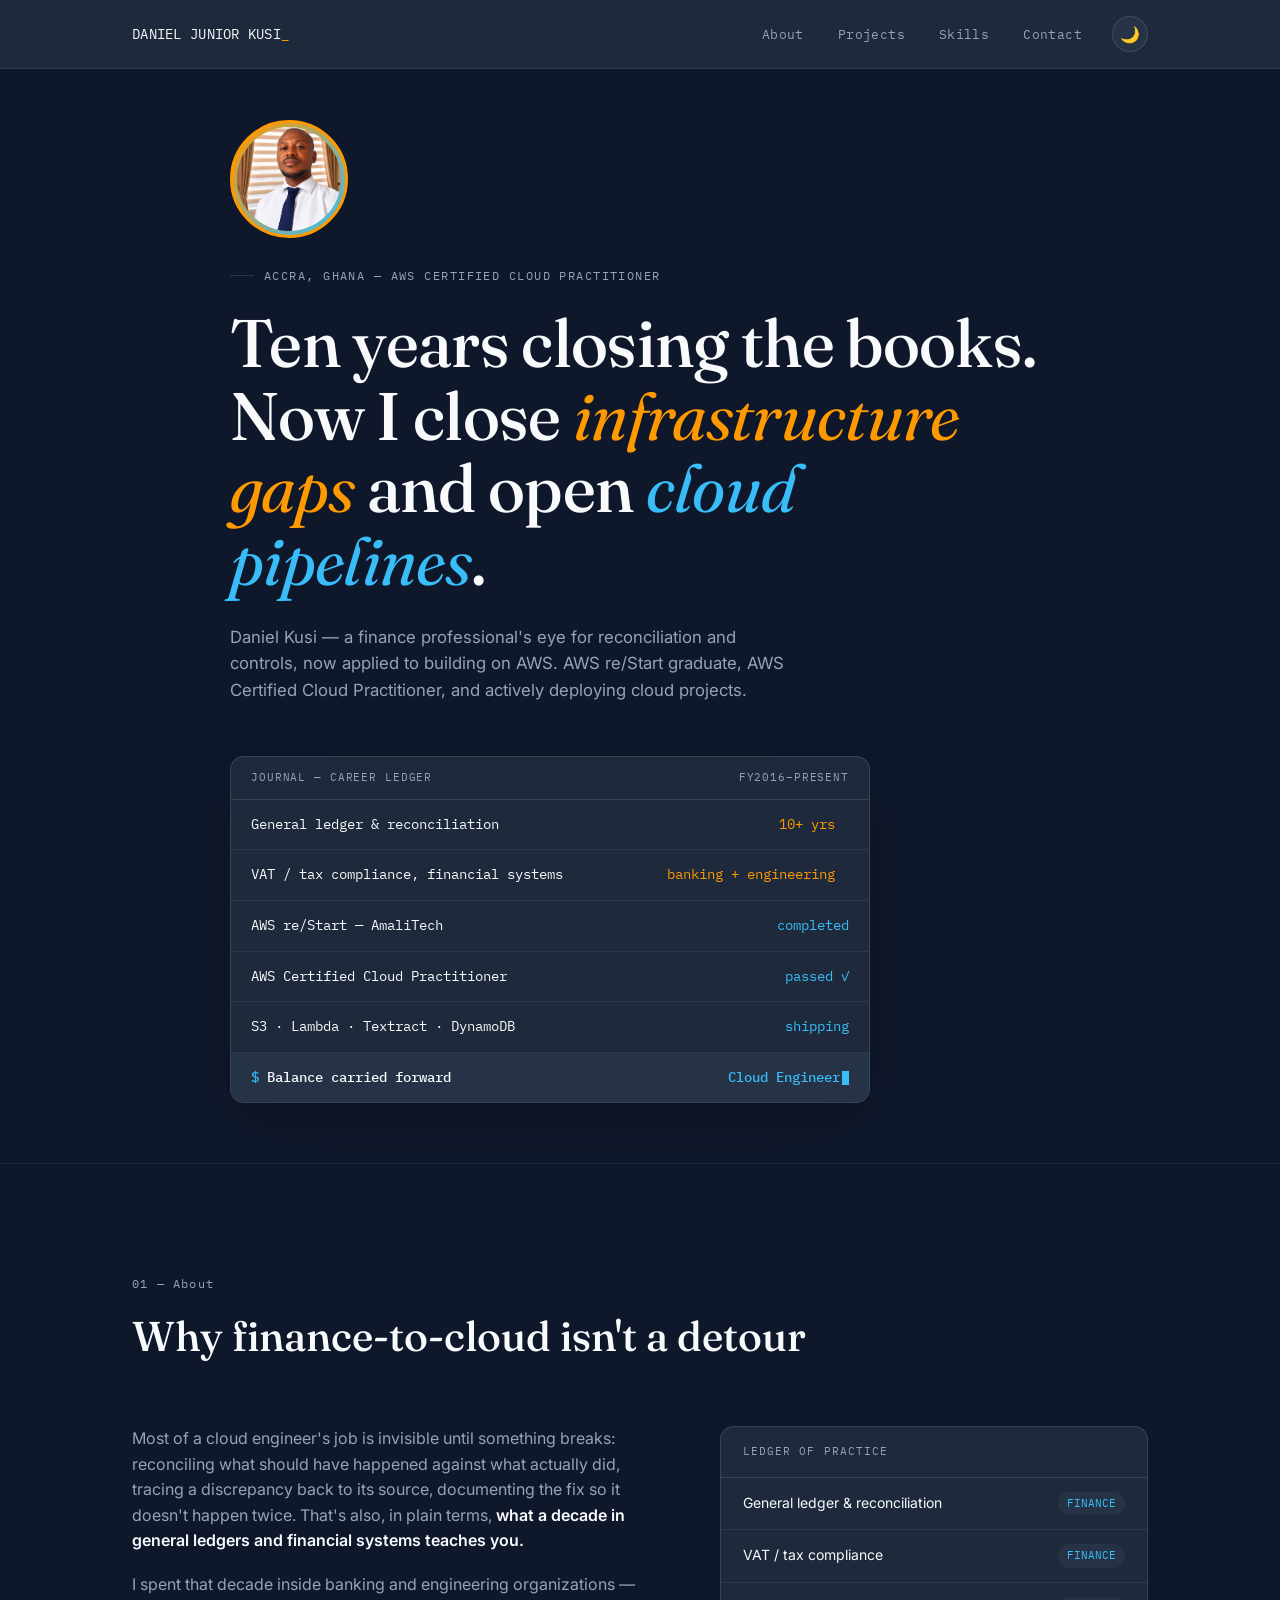
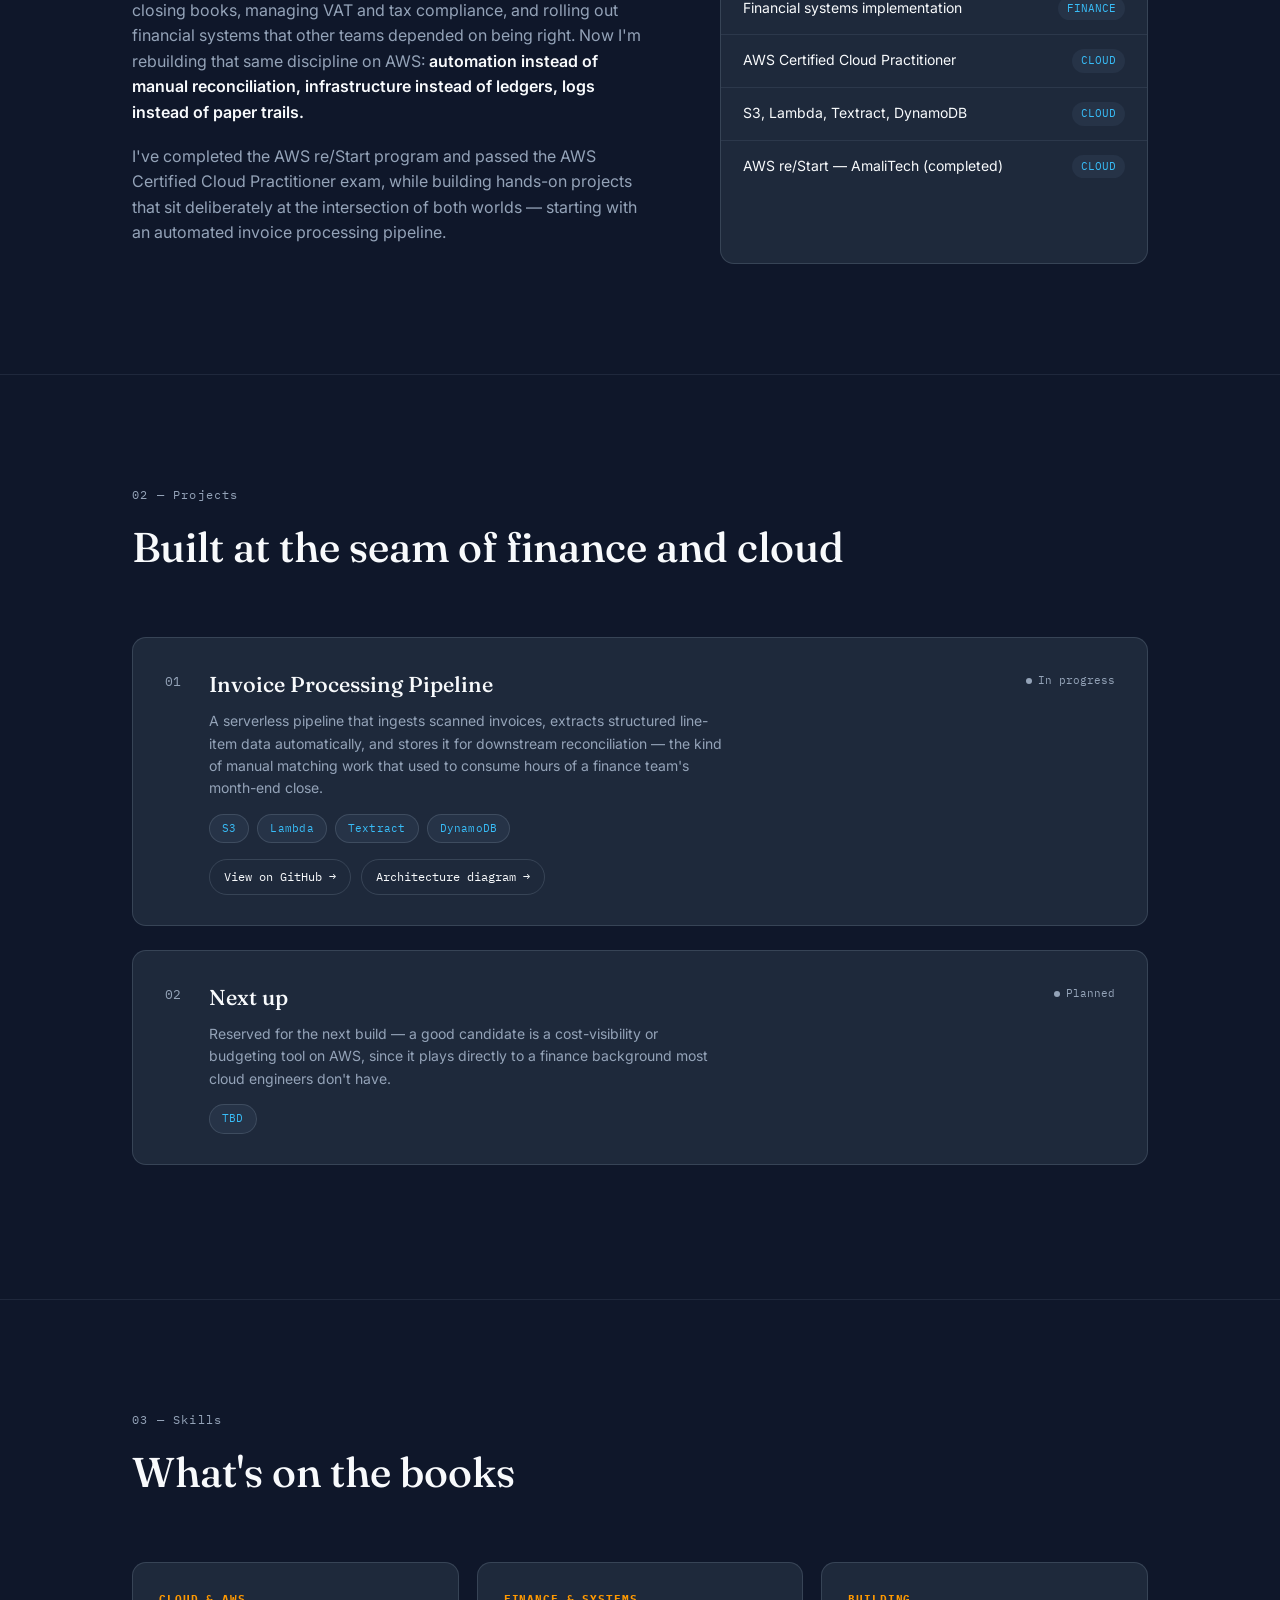
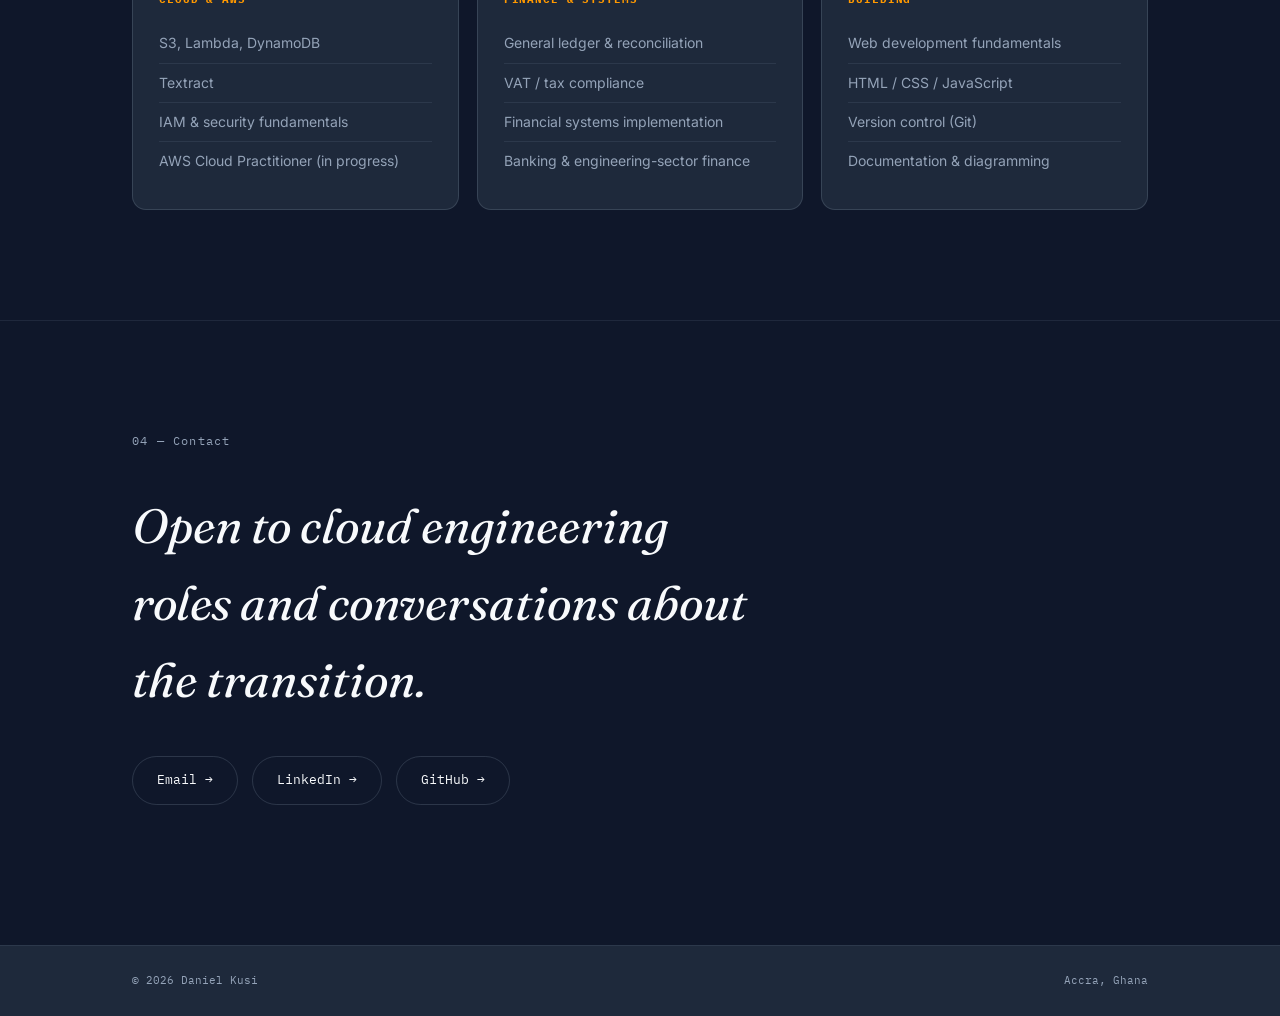
==== commit 3bd169d4: "Update site information after passing AWS Certified Cloud Practitioner exam, rework on SEO effects o" ====
--- a/index.html
+++ b/index.html
@@ -5,30 +5,30 @@
 <meta name="viewport" content="width=device-width, initial-scale=1.0">
 
 <!-- Primary SEO -->
-<title>Daniel Kusi | AWS Cloud Engineer &amp; Web Developer — Accra, Ghana</title>
-<meta name="description" content="Daniel Kusi is an AWS Cloud Engineer in training, transitioning from 10+ years in finance and accounting into cloud computing. AWS re/Start graduate working toward AWS Cloud Practitioner certification, based in Accra, Ghana.">
-<meta name="keywords" content="AWS Cloud Engineer, AWS Cloud Practitioner, AWS re/Start, Cloud Computing Ghana, Daniel Kusi, Cloud Engineer Accra, Serverless AWS, S3 Lambda DynamoDB, Finance to Cloud Career Change">
+<title>Daniel Kusi | Cloud Engineer &amp; Web Developer — Accra, Ghana</title>
+<meta name="description" content="Daniel Kusi is an AWS Certified Cloud Practitioner and AWS re/Start graduate, transitioning from 10+ years in finance and accounting into cloud engineering. Based in Accra, Ghana.">
+<meta name="keywords" content="AWS Certified Cloud Practitioner, AWS Cloud Engineer, AWS re/Start Graduate, Cloud Computing Ghana, Daniel Kusi, Cloud Engineer Accra, Serverless AWS, S3 Lambda DynamoDB, Finance to Cloud Career Change">
 <meta name="author" content="Daniel Kusi">
 <meta name="robots" content="index, follow">
 <link rel="canonical" href="https://danielkusi.com/">
 
 <!-- Open Graph -->
 <meta property="og:type" content="website">
-<meta property="og:title" content="Daniel Kusi | AWS Cloud Engineer & Web Developer">
+<meta property="og:title" content="Daniel Kusi | AWS Certified Cloud Practitioner & Web Developer">
 <meta property="og:description" content="10+ years in finance, now building on AWS. Follow the journey from general ledgers to cloud pipelines.">
-<meta property="og:image" content="https://danielkusi.com/profile.jpg">
+<meta property="og:image" content="https://danielkusi.com/images/daniel-junior-kusi.jpeg">
 <meta property="og:url" content="https://danielkusi.com/">
 <meta property="og:locale" content="en_US">
 
 <!-- Twitter -->
 <meta name="twitter:card" content="summary_large_image">
-<meta name="twitter:title" content="Daniel Kusi | AWS Cloud Engineer & Web Developer">
+<meta name="twitter:title" content="Daniel Kusi | AWS Certified Cloud Practitioner & Web Developer">
 <meta name="twitter:description" content="10+ years in finance, now building on AWS. Follow the journey from general ledgers to cloud pipelines.">
-<meta name="twitter:image" content="https://danielkusi.com/profile.jpg">
-
-<!-- Favicon (same as profile photo — replace profile.jpg with your LinkedIn headshot) -->
-<link rel="icon" type="image/jpeg" href="profile.jpg">
-<link rel="apple-touch-icon" href="profile.jpg">
+<meta name="twitter:image" content="https://danielkusi.com/images/daniel-junior-kusi.jpeg">
+
+<!-- Favicon (LinkedIn headshot) -->
+<link rel="icon" type="ico" href="favicon.ico">
+<link rel="apple-touch-ico" href="favicon.ico">
 
 <!-- Structured data -->
 <script type="application/ld+json">
@@ -36,13 +36,13 @@
   "@context": "https://schema.org",
   "@type": "Person",
   "name": "Daniel Kusi",
-  "jobTitle": "AWS Cloud Engineer",
+  "jobTitle": "AWS Certified Cloud Practitioner",
   "url": "https://danielkusi.com",
-  "image": "https://danielkusi.com/profile.jpg",
+  "image": "https://danielkusi.com/images/daniel-junior-kusi.jpeg",
   "address": { "@type": "PostalAddress", "addressLocality": "Accra", "addressCountry": "GH" },
   "sameAs": [
-    "https://linkedin.com/in/your-profile",
-    "https://github.com/your-username"
+    "https://linkedin.com/in/daniel-kusi-6439692b",
+    "https://github.com/Kwamed2k"
   ]
 }
 </script>
@@ -59,7 +59,7 @@
 <nav>
   <div class="nav-inner">
     <div class="nav-brand">
-      <div class="nav-mark">DANIEL JUNIOR KUSI | AWS CLOUD ENGINEER<span>_</span></div>
+      <div class="nav-mark">DANIEL JUNIOR KUSI<span>_</span></div>
     </div>
     <button class="nav-toggle" id="navToggle" aria-label="Toggle menu" aria-expanded="false">☰</button>
     <ul class="nav-links" id="navLinks">
@@ -80,15 +80,16 @@
       <div class="avatar-fallback" id="avatarFallback">DK</div>
     </div>
 
-    <div class="hero-eyebrow">Accra, Ghana — Cloud Engineer in progress</div>
+    <div class="hero-eyebrow">Accra, Ghana — AWS Certified Cloud Practitioner</div>
     <h1 class="hero-title">Ten years closing the books.<br>Now I close <span class="accent-debit">infrastructure gaps</span> and open <span class="accent-credit">cloud pipelines</span>.</h1>
-    <p class="hero-sub">Daniel Kusi — a finance professional's eye for reconciliation and controls, now applied to building on AWS. Currently completing AWS re/Start and working toward Cloud Practitioner certification.</p>
+    <p class="hero-sub">Daniel Kusi — a finance professional's eye for reconciliation and controls, now applied to building on AWS. AWS re/Start graduate, AWS Certified Cloud Practitioner, and actively deploying cloud projects.</p>
 
     <div class="ledger-console">
       <div class="lc-head"><span>JOURNAL — CAREER LEDGER</span><span>FY2016–PRESENT</span></div>
       <div class="lc-row"><span class="lc-label">General ledger &amp; reconciliation</span><span class="lc-debit">10+ yrs</span><span></span></div>
       <div class="lc-row"><span class="lc-label">VAT / tax compliance, financial systems</span><span class="lc-debit">banking + engineering</span><span></span></div>
-      <div class="lc-row"><span class="lc-label">AWS re/Start — Cloud Practitioner track</span><span></span><span class="lc-credit">in progress</span></div>
+      <div class="lc-row"><span class="lc-label">AWS re/Start — AmaliTech</span><span></span><span class="lc-credit">completed</span></div>
+      <div class="lc-row"><span class="lc-label">AWS Certified Cloud Practitioner</span><span></span><span class="lc-credit">passed ✓</span></div>
       <div class="lc-row"><span class="lc-label">S3 · Lambda · Textract · DynamoDB</span><span></span><span class="lc-credit">shipping</span></div>
       <div class="lc-row balance"><span class="lc-label">Balance carried forward</span><span></span><span class="lc-credit">Cloud Engineer<span class="cursor-blink"></span></span></div>
     </div>
@@ -105,7 +106,7 @@
       <div class="about-copy reveal">
         <p>Most of a cloud engineer's job is invisible until something breaks: reconciling what should have happened against what actually did, tracing a discrepancy back to its source, documenting the fix so it doesn't happen twice. That's also, in plain terms, <strong>what a decade in general ledgers and financial systems teaches you.</strong></p>
         <p>I spent that decade inside banking and engineering organizations — closing books, managing VAT and tax compliance, and rolling out financial systems that other teams depended on being right. Now I'm rebuilding that same discipline on AWS: <strong>automation instead of manual reconciliation, infrastructure instead of ledgers, logs instead of paper trails.</strong></p>
-        <p>I'm currently completing the AWS re/Start program and preparing for the Cloud Practitioner exam, while building hands-on projects that sit deliberately at the intersection of both worlds — starting with an automated invoice processing pipeline.</p>
+        <p>I've completed the AWS re/Start program and passed the AWS Certified Cloud Practitioner exam, while building hands-on projects that sit deliberately at the intersection of both worlds — starting with an automated invoice processing pipeline.</p>
       </div>
       <div class="ledger-card reveal">
         <div class="card-title">Ledger of Practice</div>
@@ -113,9 +114,9 @@
           <li><span>General ledger &amp; reconciliation</span><span>FINANCE</span></li>
           <li><span>VAT / tax compliance</span><span>FINANCE</span></li>
           <li><span>Financial systems implementation</span><span>FINANCE</span></li>
-          <li><span>AWS Cloud Practitioner (in progress)</span><span>CLOUD</span></li>
+          <li><span>AWS Certified Cloud Practitioner</span><span>CLOUD</span></li>
           <li><span>S3, Lambda, Textract, DynamoDB</span><span>CLOUD</span></li>
-          <li><span>AWS re/Start — AmaliTech</span><span>CLOUD</span></li>
+          <li><span>AWS re/Start — AmaliTech (completed)</span><span>CLOUD</span></li>
         </ul>
       </div>
     </div>
@@ -141,8 +142,8 @@
           <span class="tag">DynamoDB</span>
         </div>
         <div class="project-links">
-          <a href="#" target="_blank" rel="noopener">View on GitHub →</a>
-          <a href="#" target="_blank" rel="noopener">Architecture diagram →</a>
+          <a href="danielkusi.com/construction.html" target="_blank" rel="noopener">View on GitHub →</a>
+          <a href="danielkusi.com/construction.html" target="_blank" rel="noopener">Architecture diagram →</a>
         </div>
       </div>
       <div class="project-status"><span class="status-dot pending"></span>In progress</div>
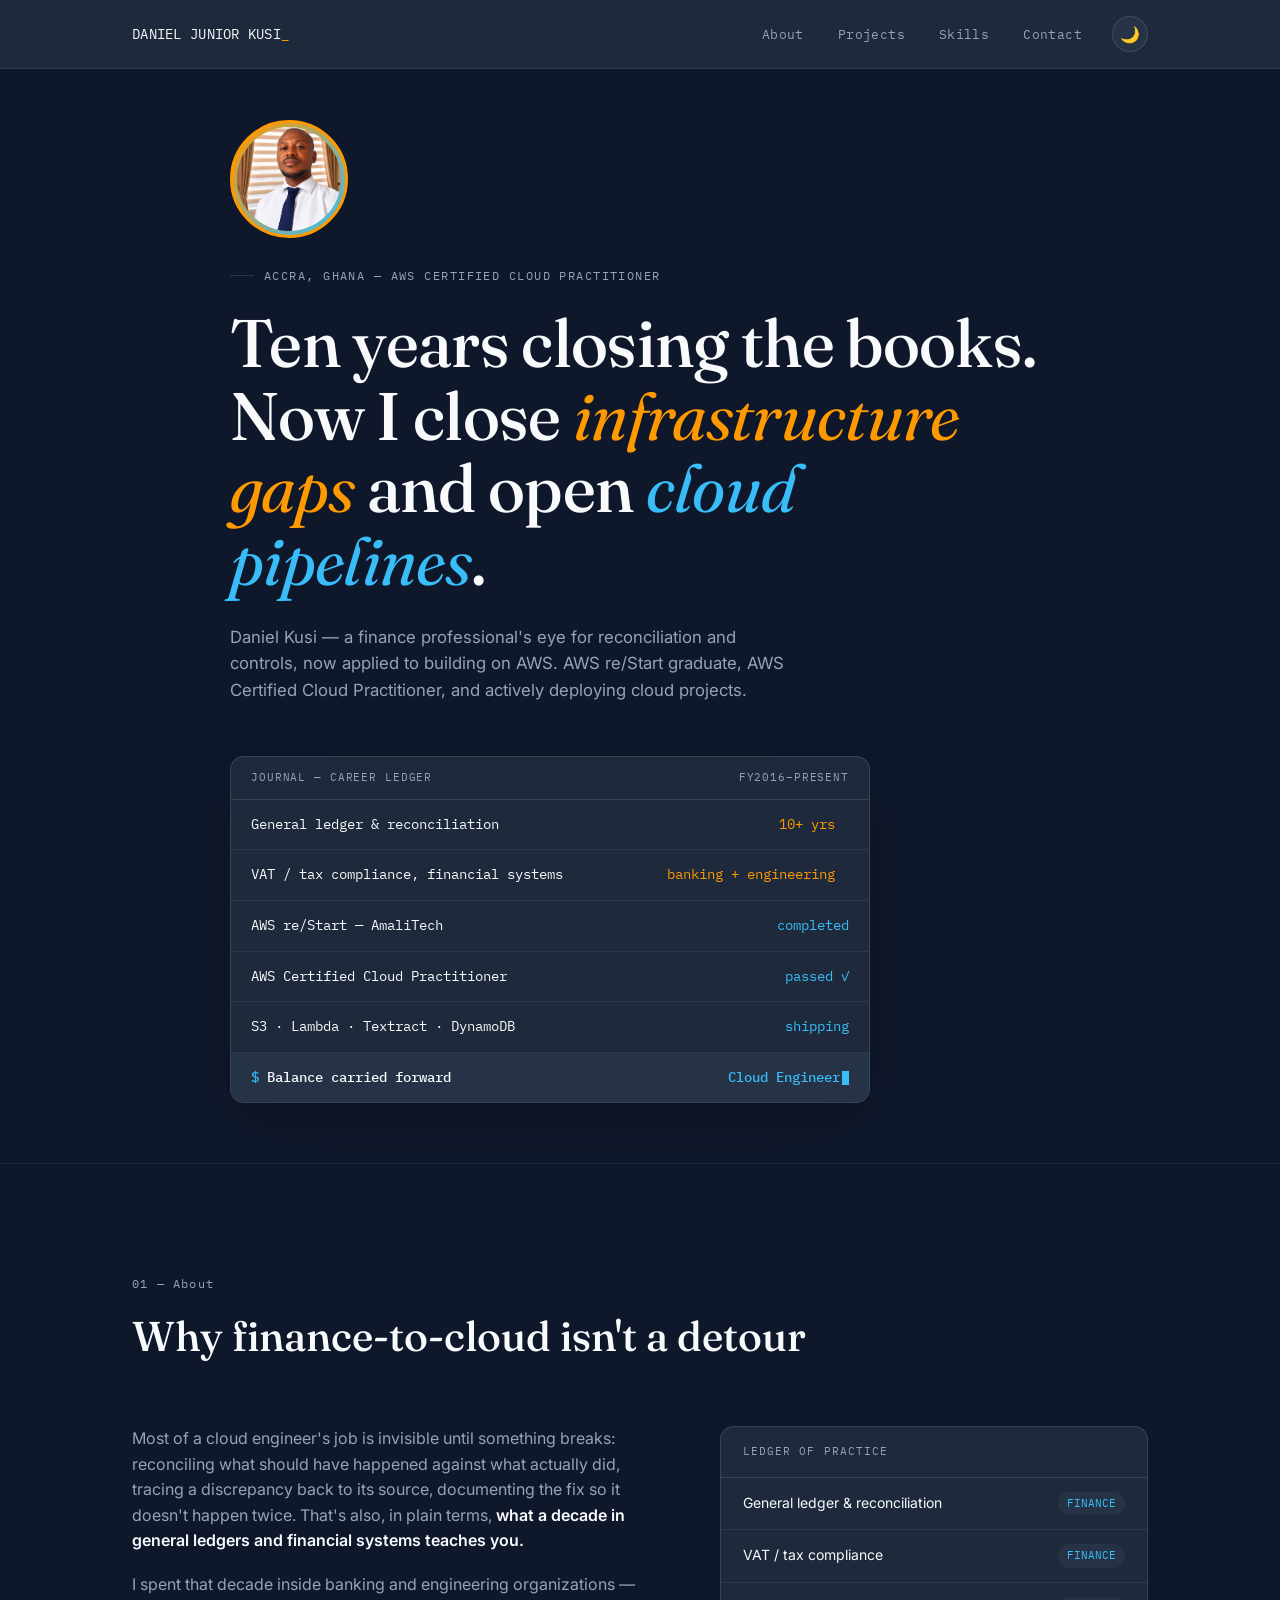
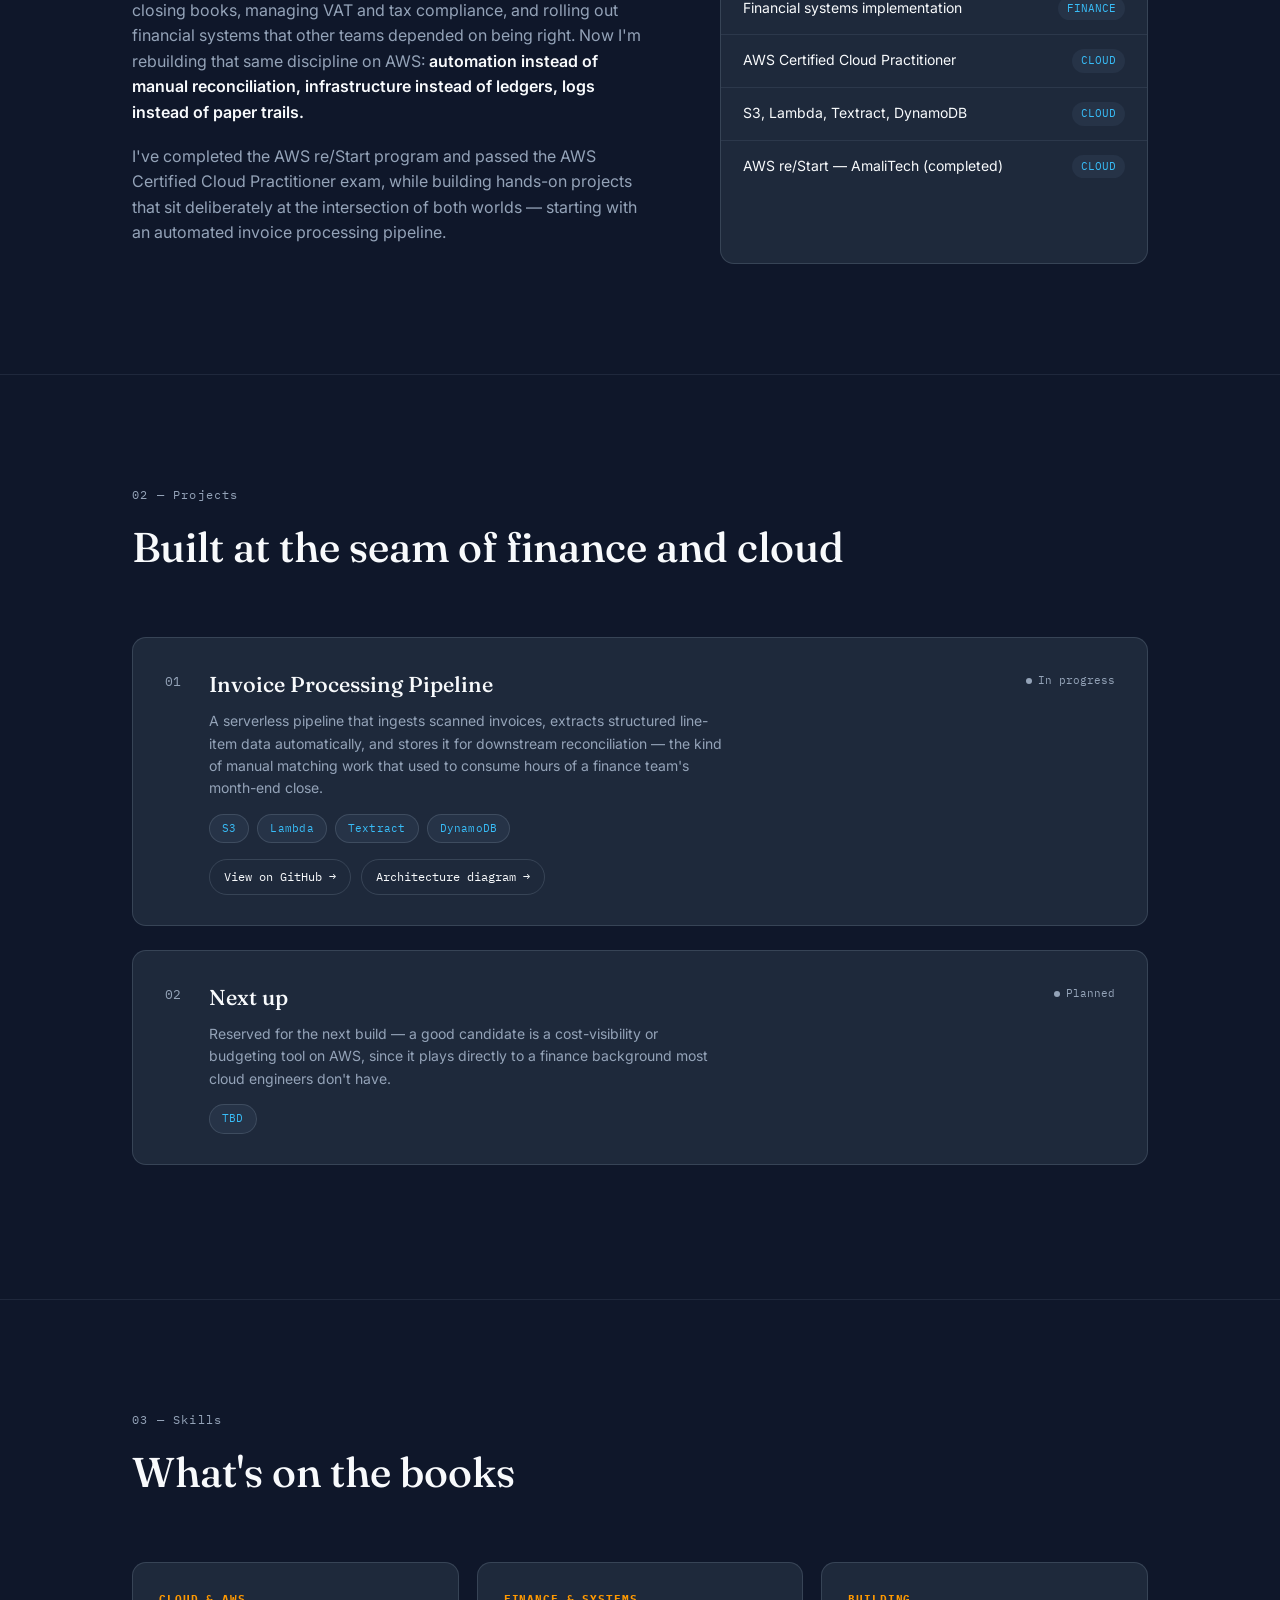
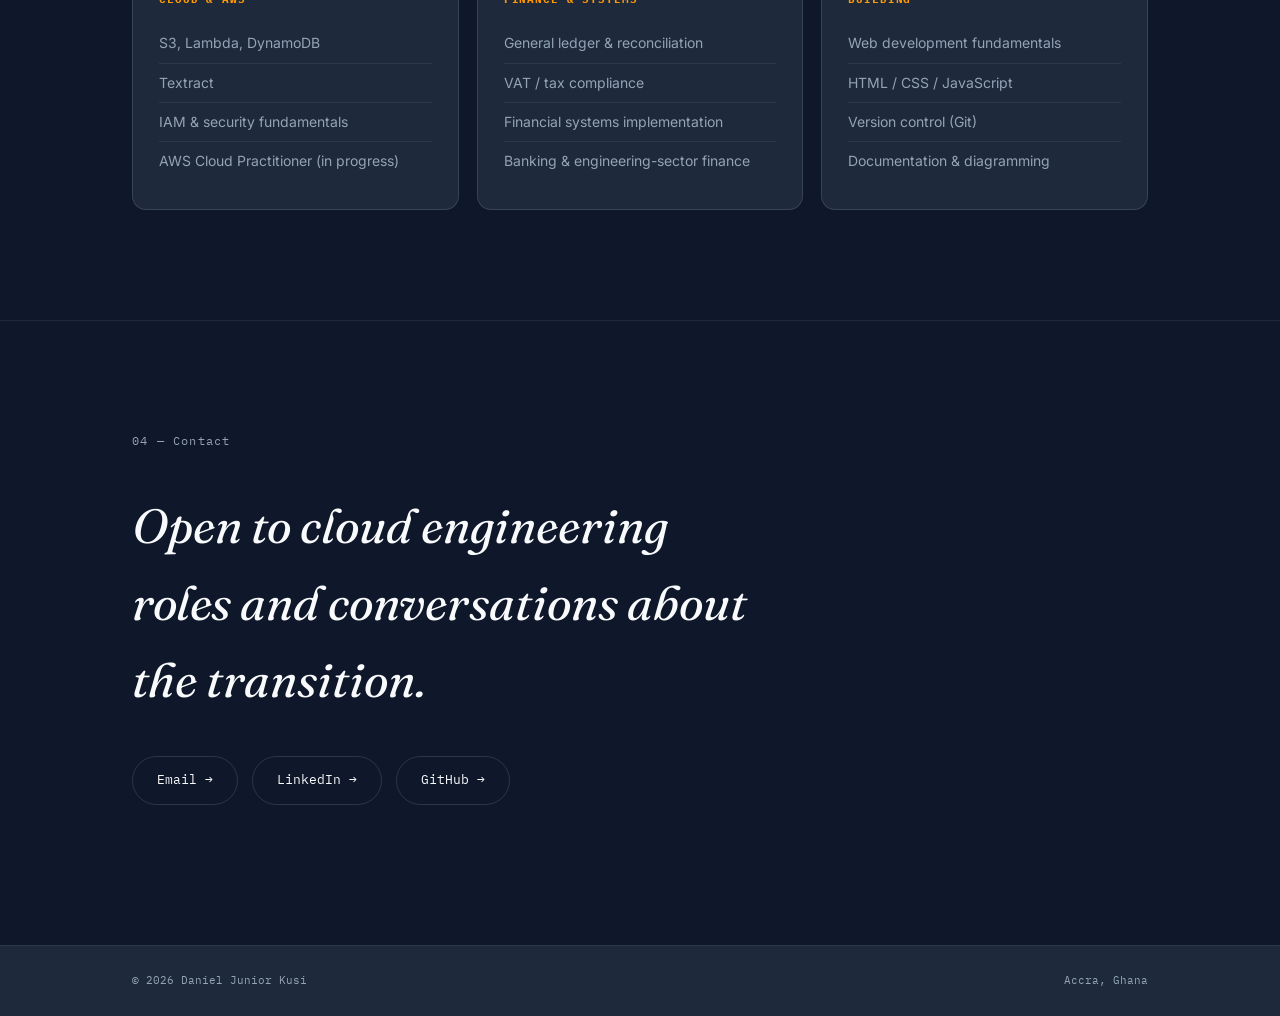
==== commit 643b5b5b: "Update construction.html link" ====
--- a/index.html
+++ b/index.html
@@ -142,8 +142,8 @@
           <span class="tag">DynamoDB</span>
         </div>
         <div class="project-links">
-          <a href="danielkusi.com/construction.html" target="_blank" rel="noopener">View on GitHub →</a>
-          <a href="danielkusi.com/construction.html" target="_blank" rel="noopener">Architecture diagram →</a>
+          <a href="construction.html" target="_blank" rel="noopener">View on GitHub →</a>
+          <a href="construction.html" target="_blank" rel="noopener">Architecture diagram →</a>
         </div>
       </div>
       <div class="project-status"><span class="status-dot pending"></span>In progress</div>
@@ -217,7 +217,7 @@
 
 <footer>
   <div class="wrap">
-    <span>© 2026 Daniel Kusi</span>
+    <span>© 2026 Daniel Junior Kusi</span>
     <span>Accra, Ghana</span>
   </div>
 </footer>
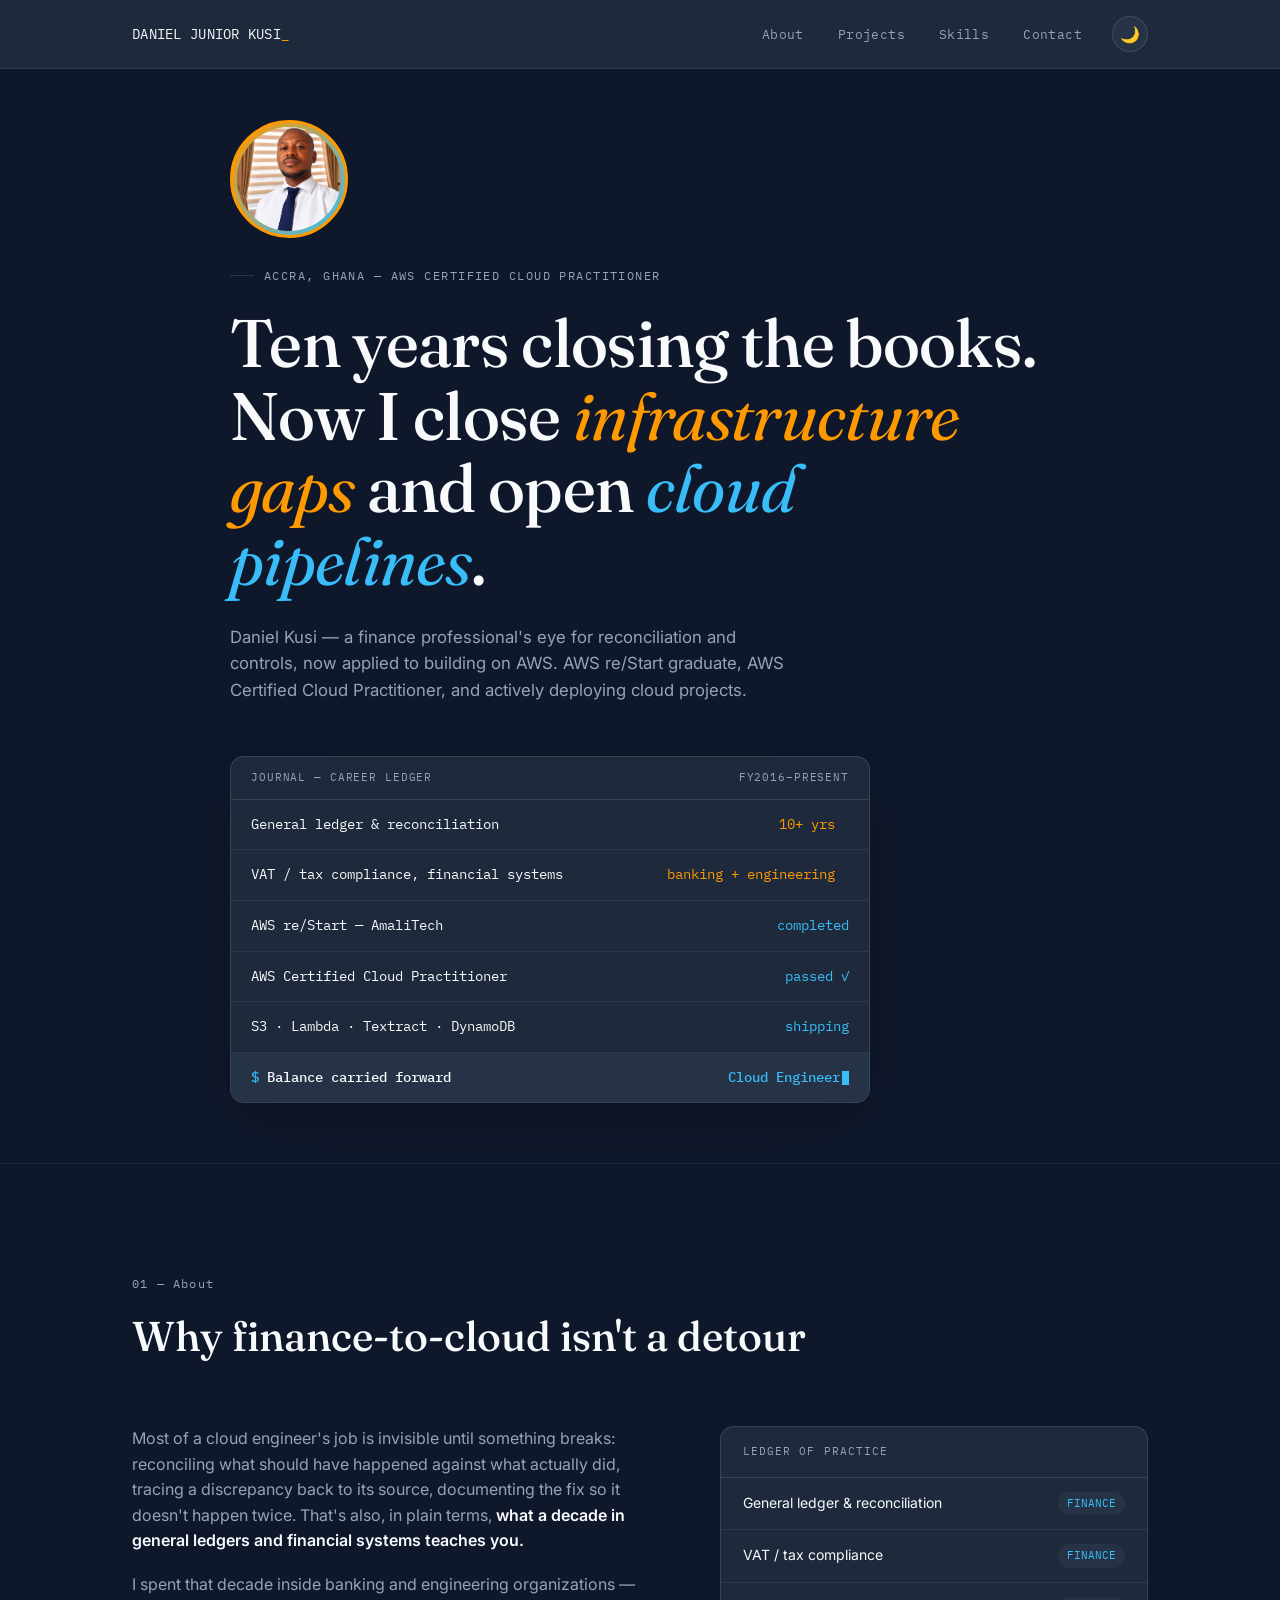
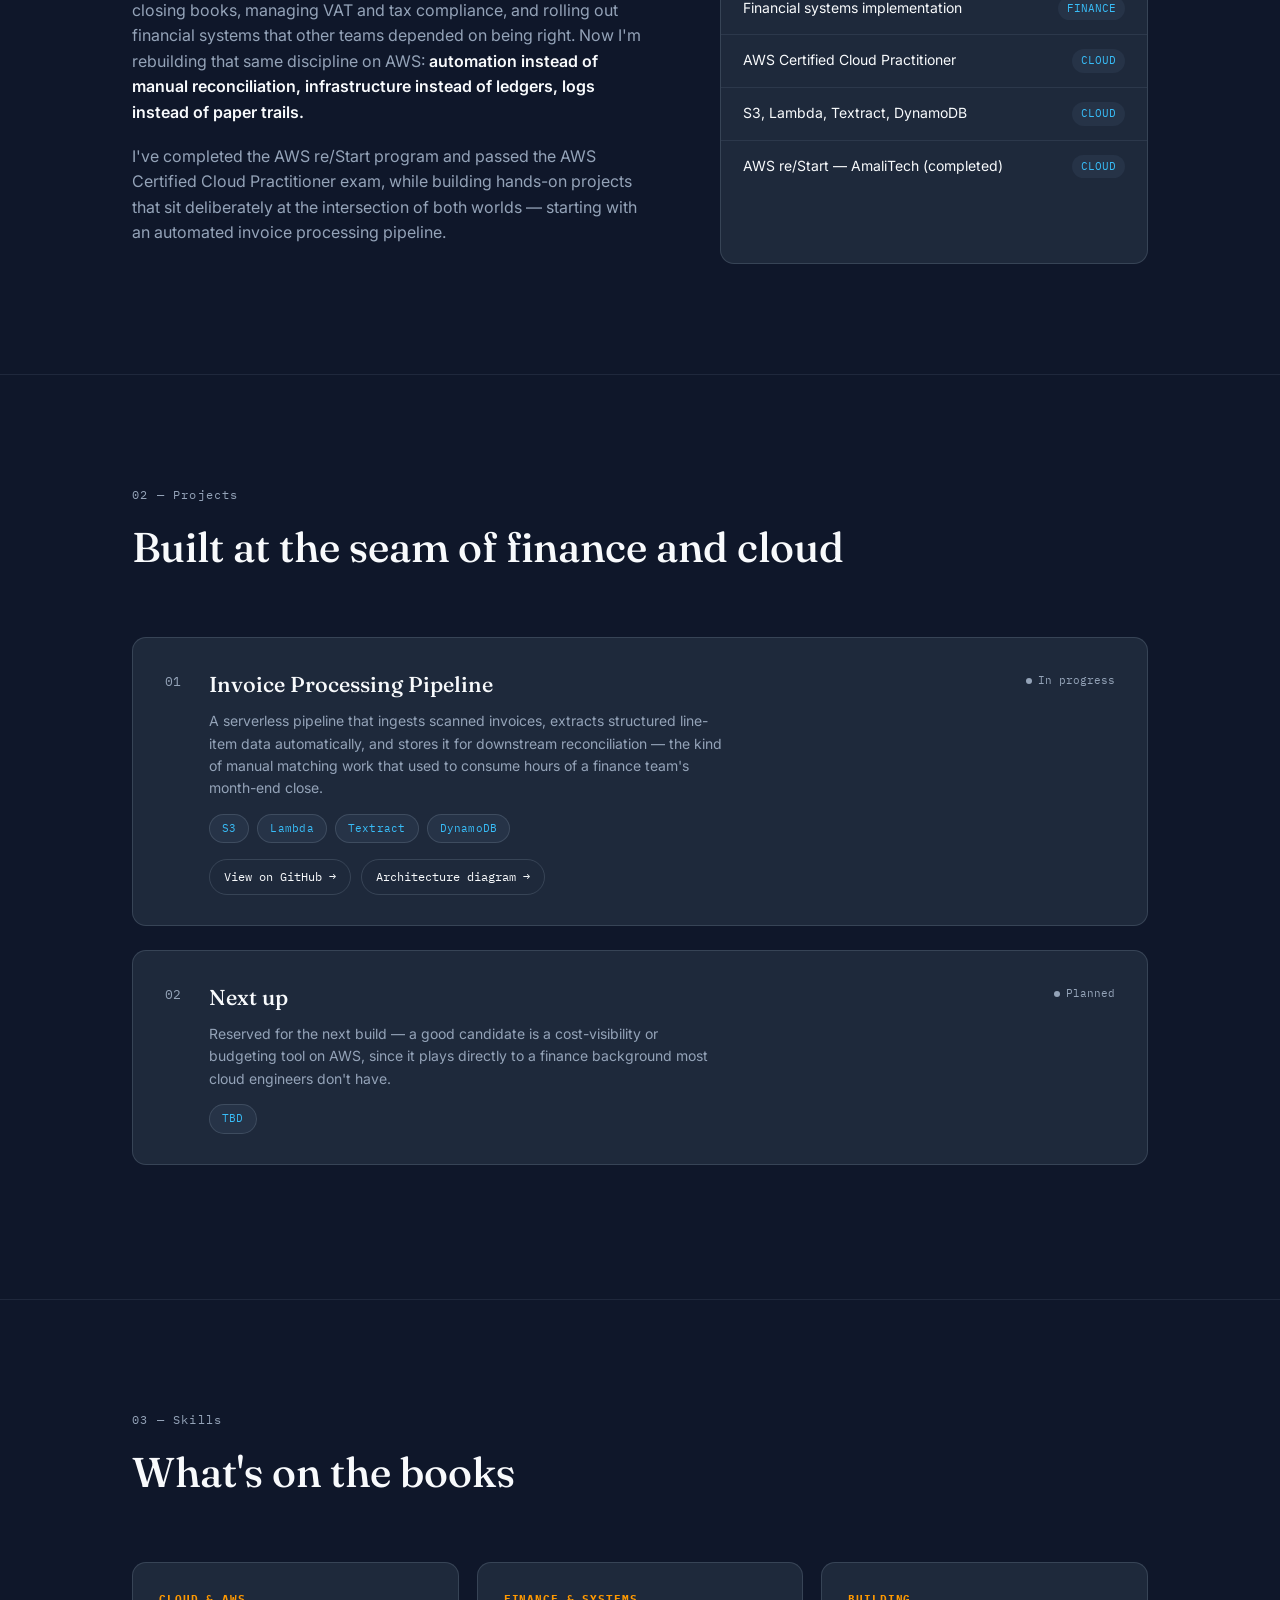
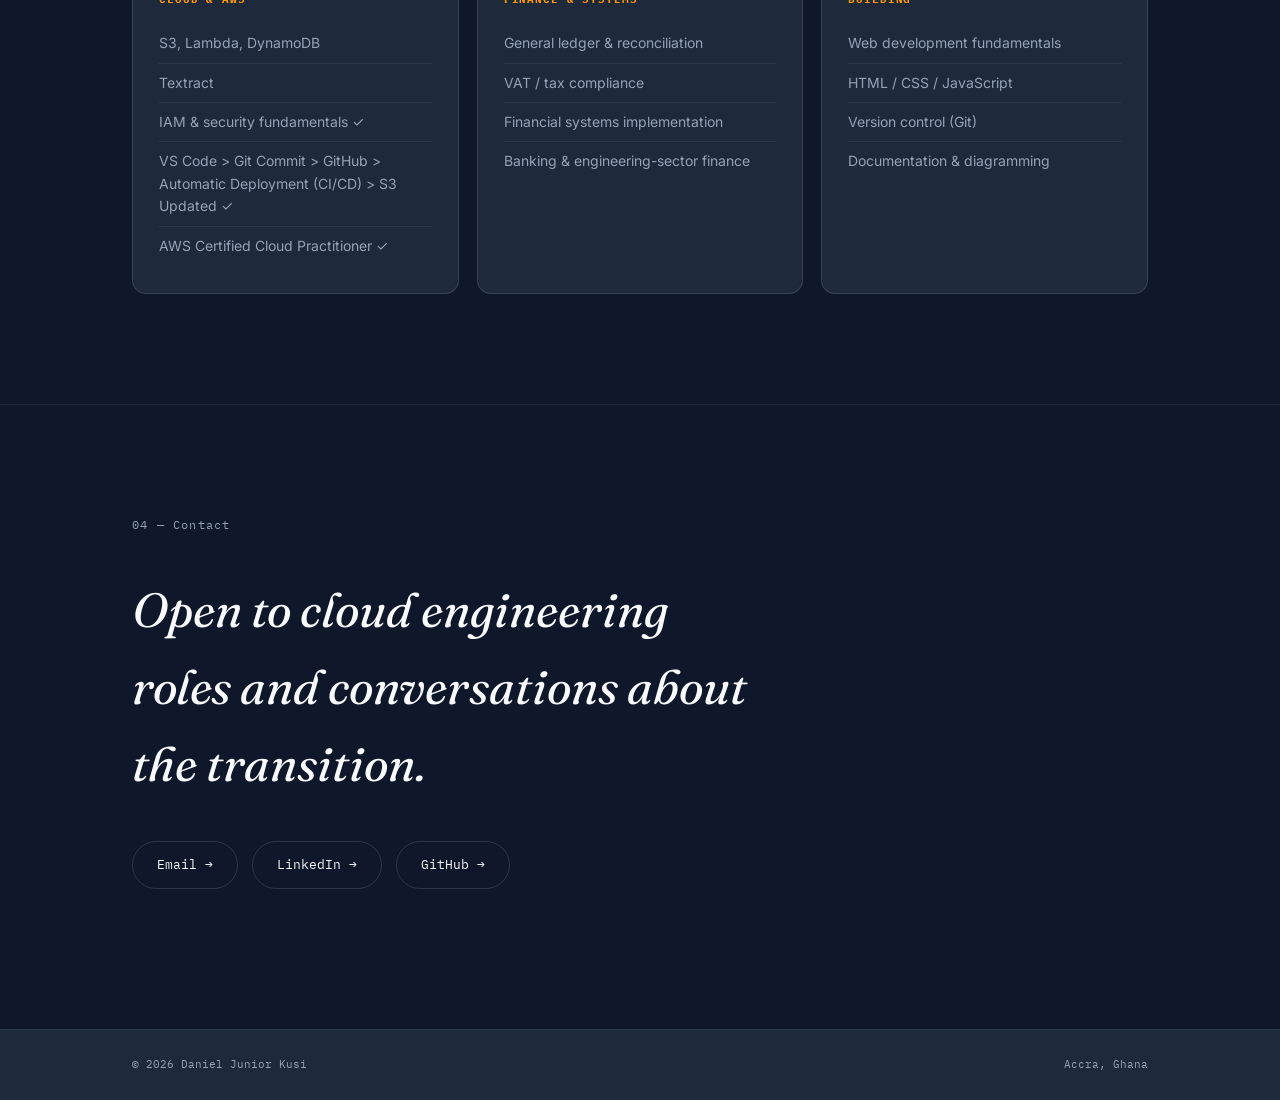
==== commit cf05e1da: "Update Skills section: applied skills" ====
--- a/index.html
+++ b/index.html
@@ -177,8 +177,9 @@
         <ul>
           <li>S3, Lambda, DynamoDB</li>
           <li>Textract</li>
-          <li>IAM &amp; security fundamentals</li>
-          <li>AWS Cloud Practitioner (in progress)</li>
+          <li>IAM &amp; security fundamentals ✓</li>
+          <li>VS Code > Git Commit > GitHub > Automatic Deployment (CI/CD) > S3 Updated ✓</li>
+          <li>AWS Certified Cloud Practitioner ✓</li>
         </ul>
       </div>
       <div class="skill-col">
@@ -223,4 +224,4 @@
 </footer>
 
 </body>
-</html>
+</html>
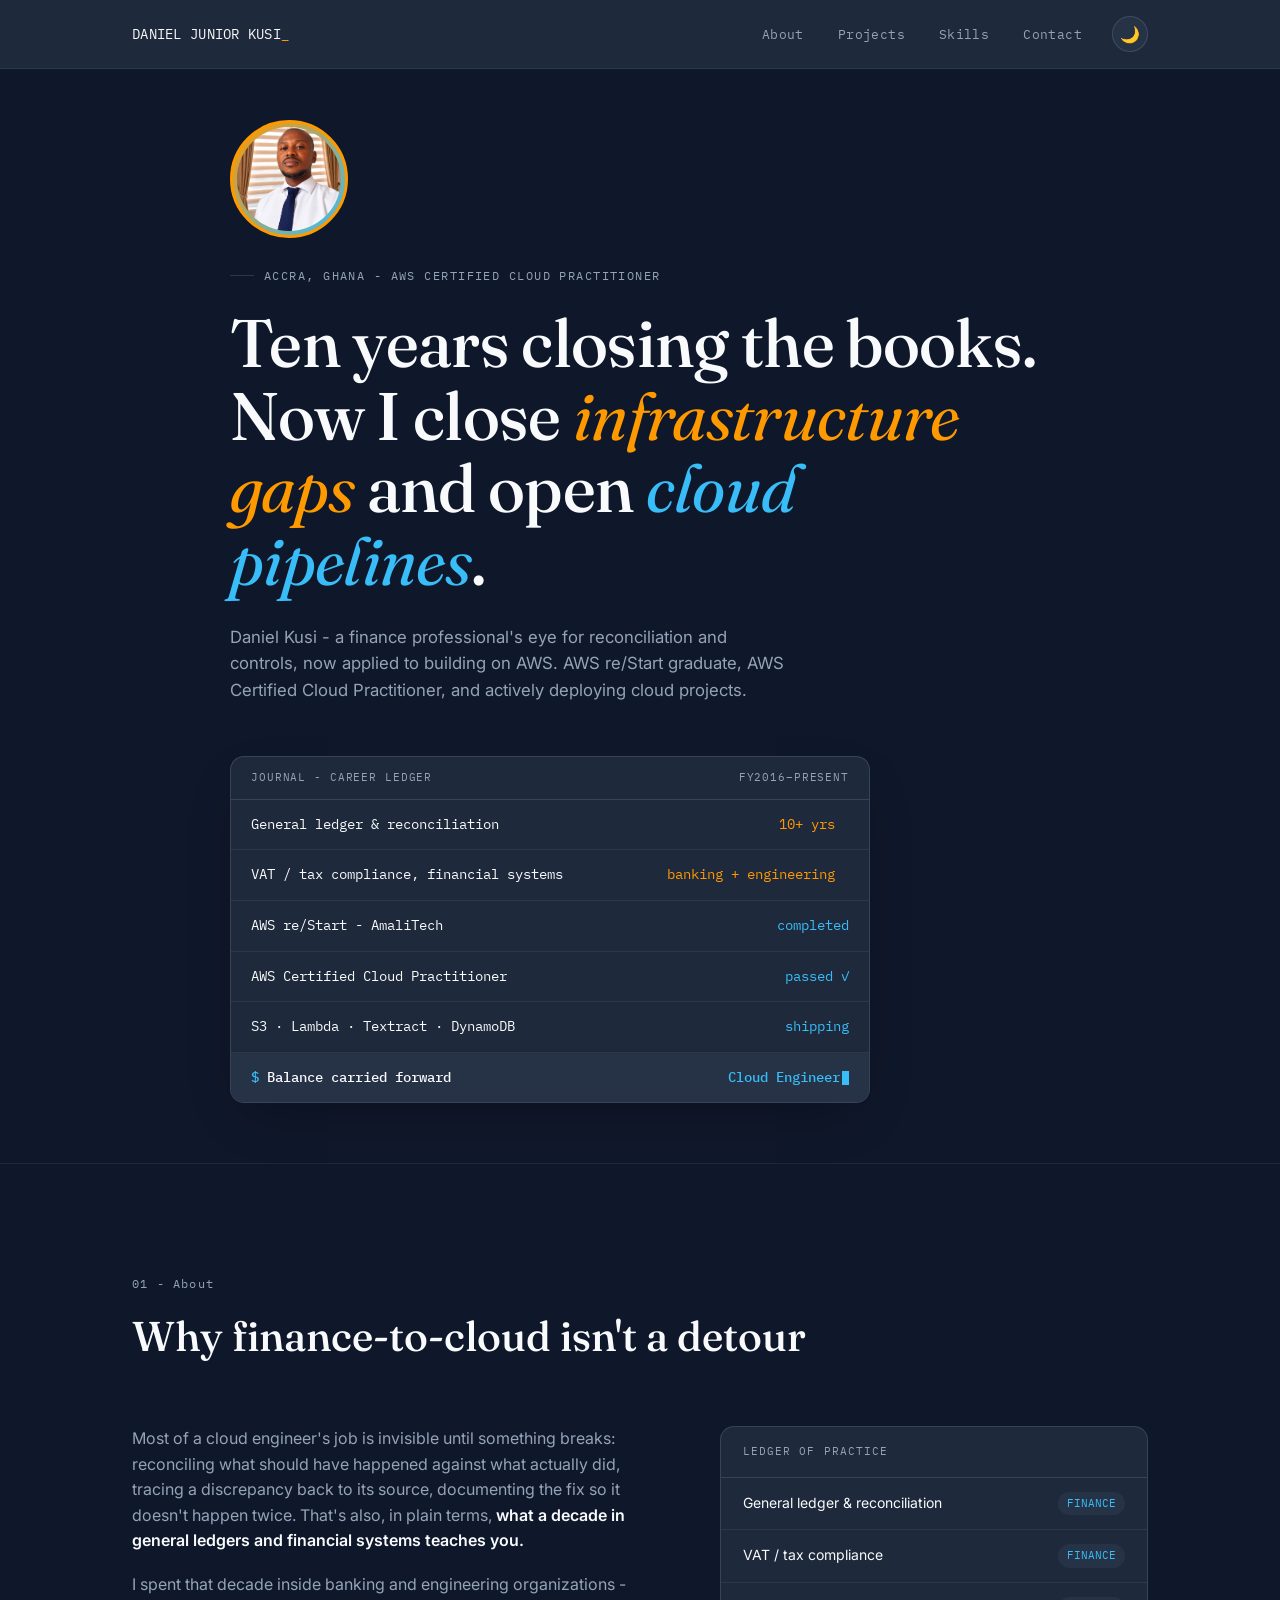
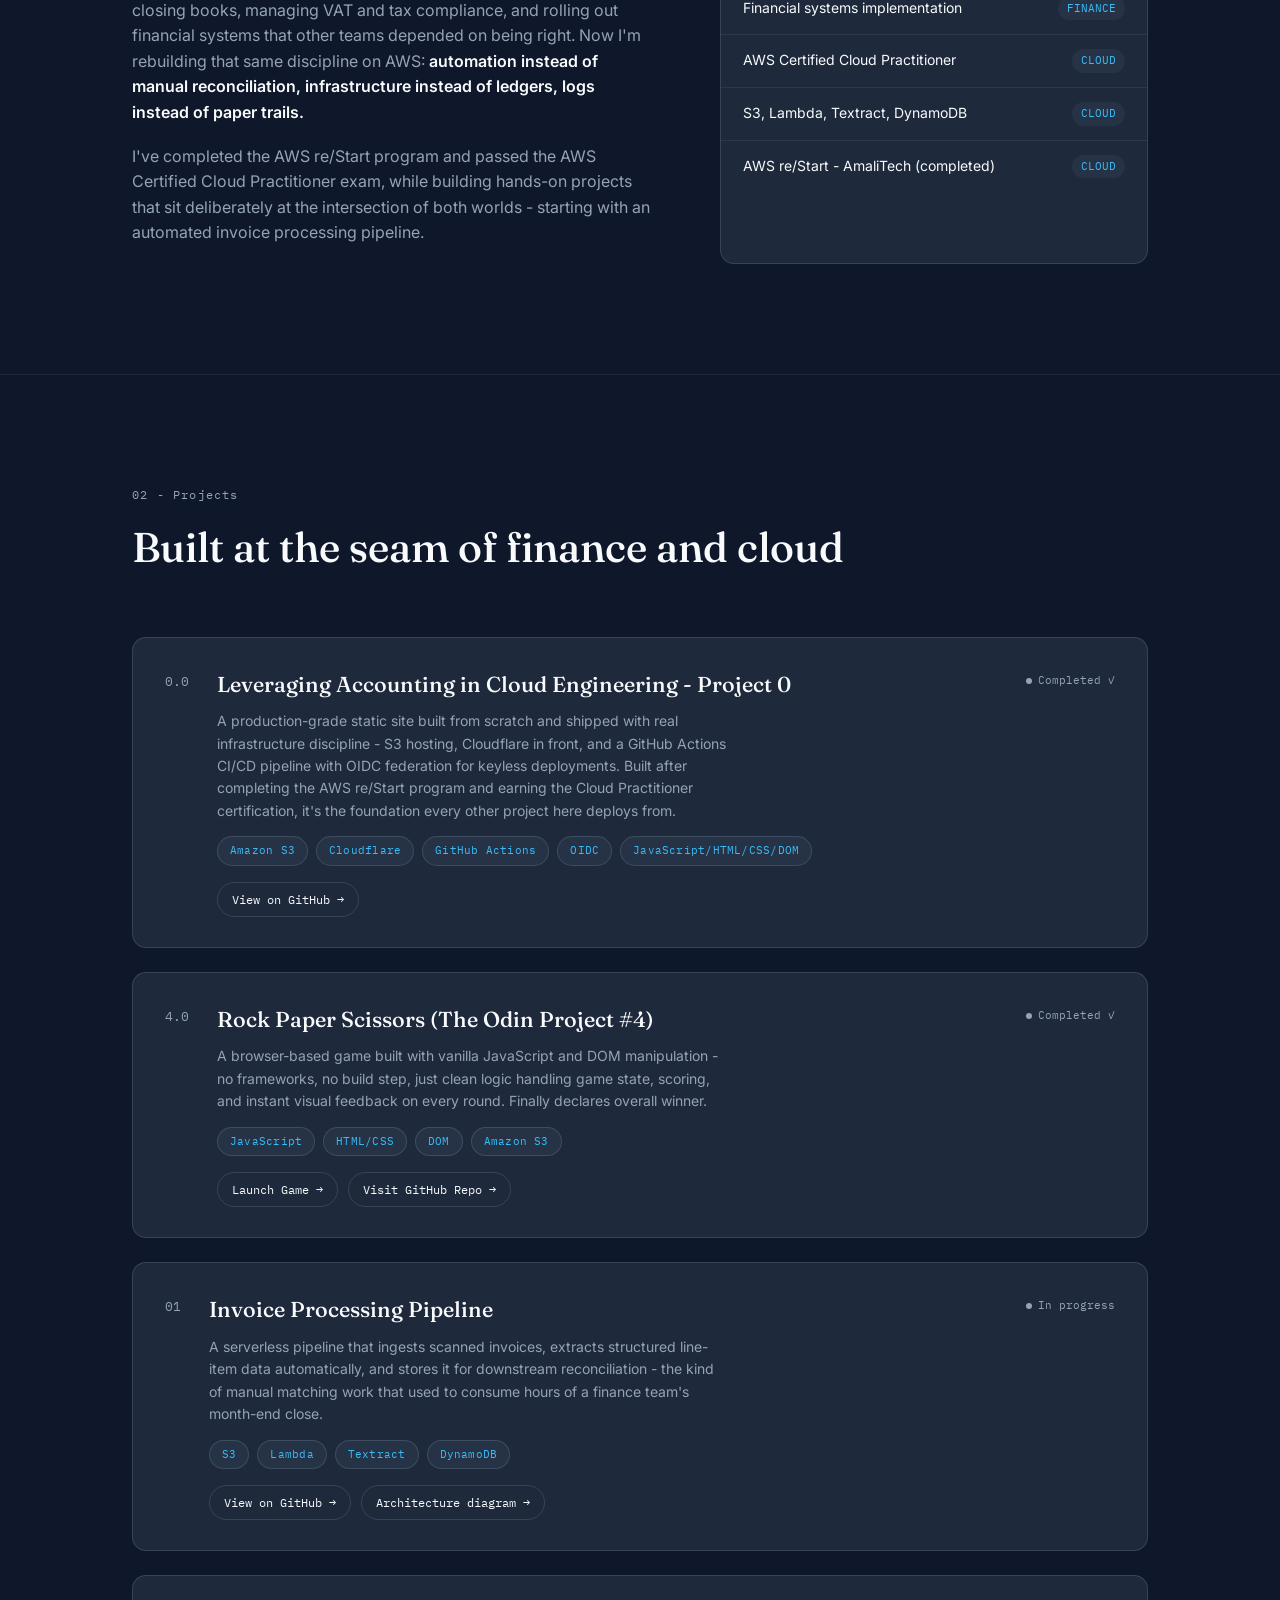
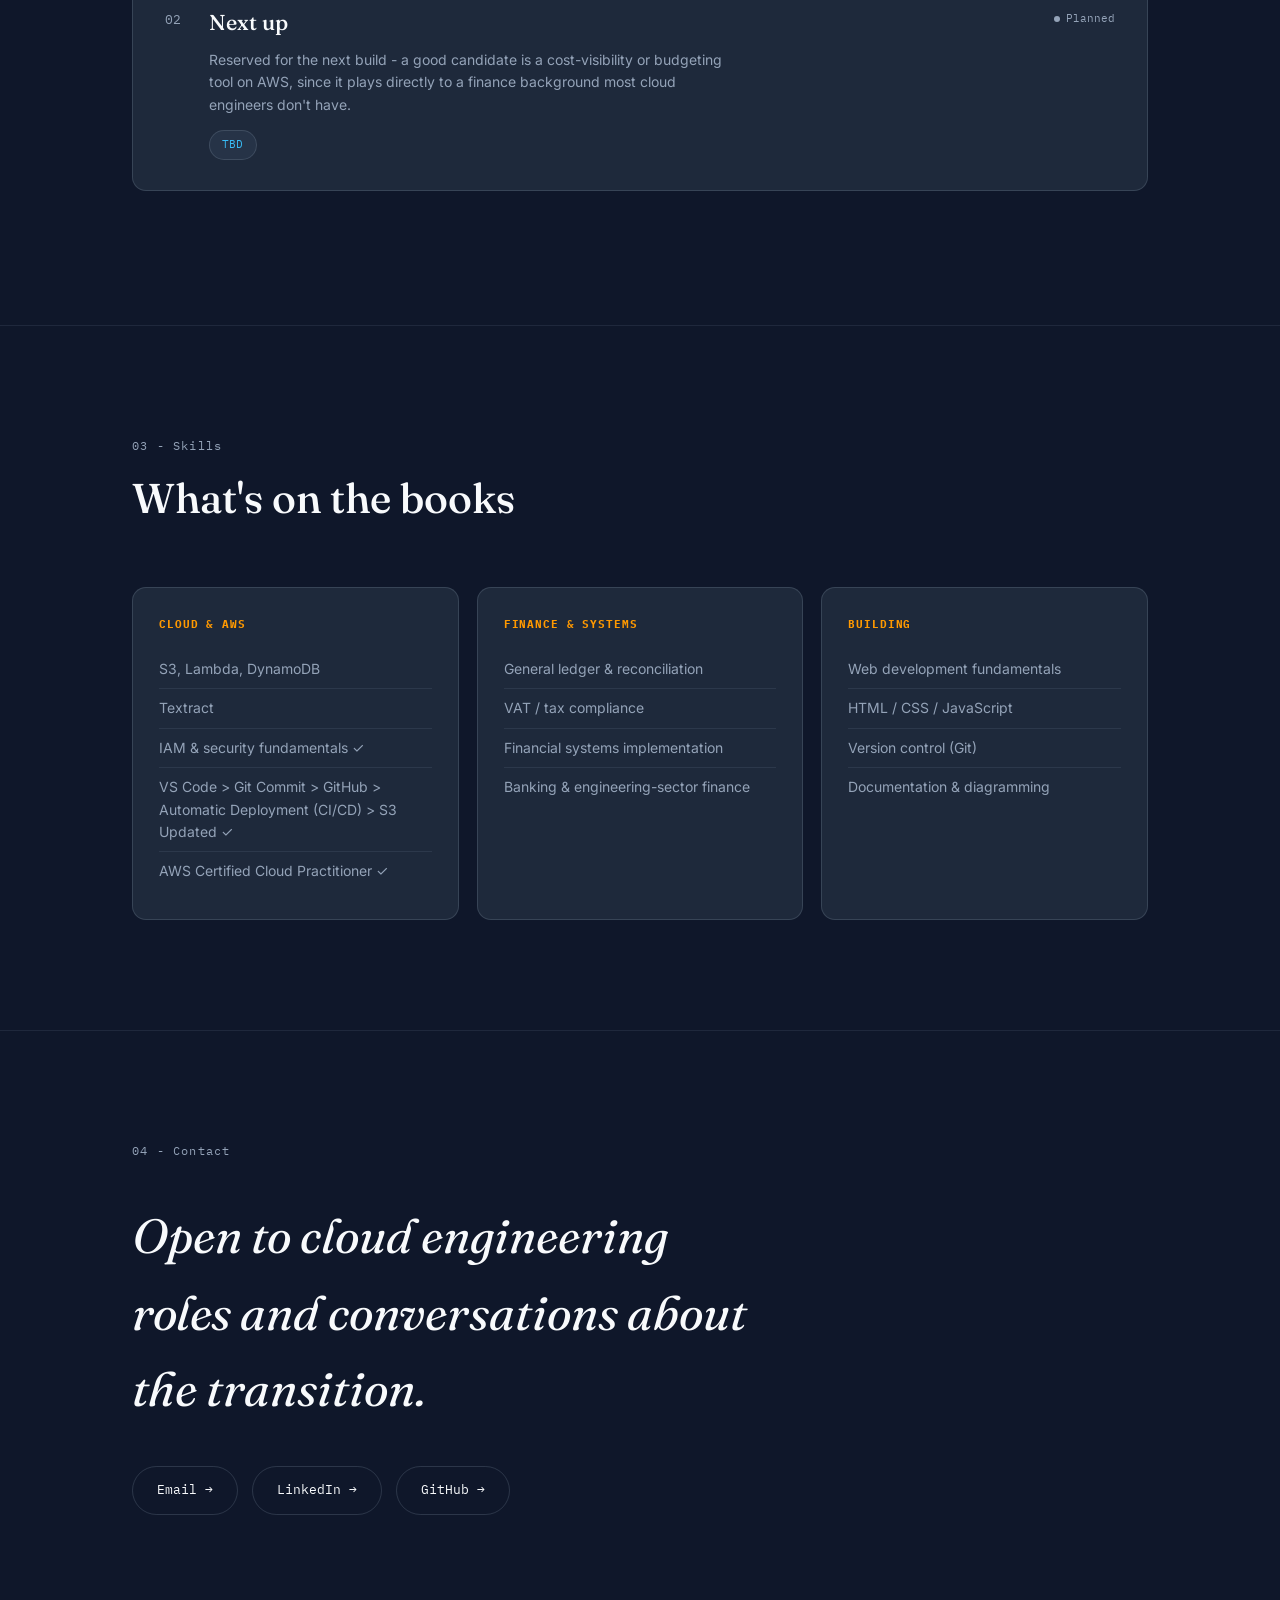
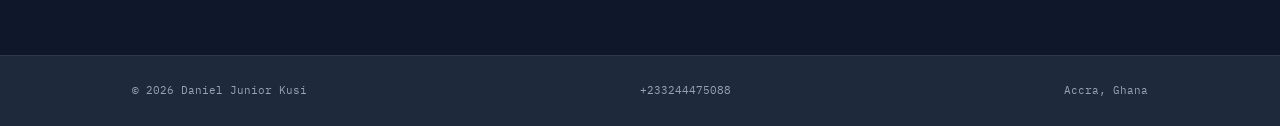
==== commit 5f805c8f: "Feat: add portfolio and rock paper scissors project cards, with content" ====
--- a/index.html
+++ b/index.html
@@ -1,227 +1,267 @@
 <!DOCTYPE html>
 <html lang="en" data-theme="dark">
-<head>
-<meta charset="UTF-8">
-<meta name="viewport" content="width=device-width, initial-scale=1.0">
-
-<!-- Primary SEO -->
-<title>Daniel Kusi | Cloud Engineer &amp; Web Developer — Accra, Ghana</title>
-<meta name="description" content="Daniel Kusi is an AWS Certified Cloud Practitioner and AWS re/Start graduate, transitioning from 10+ years in finance and accounting into cloud engineering. Based in Accra, Ghana.">
-<meta name="keywords" content="AWS Certified Cloud Practitioner, AWS Cloud Engineer, AWS re/Start Graduate, Cloud Computing Ghana, Daniel Kusi, Cloud Engineer Accra, Serverless AWS, S3 Lambda DynamoDB, Finance to Cloud Career Change">
-<meta name="author" content="Daniel Kusi">
-<meta name="robots" content="index, follow">
-<link rel="canonical" href="https://danielkusi.com/">
-
-<!-- Open Graph -->
-<meta property="og:type" content="website">
-<meta property="og:title" content="Daniel Kusi | AWS Certified Cloud Practitioner & Web Developer">
-<meta property="og:description" content="10+ years in finance, now building on AWS. Follow the journey from general ledgers to cloud pipelines.">
-<meta property="og:image" content="https://danielkusi.com/images/daniel-junior-kusi.jpeg">
-<meta property="og:url" content="https://danielkusi.com/">
-<meta property="og:locale" content="en_US">
-
-<!-- Twitter -->
-<meta name="twitter:card" content="summary_large_image">
-<meta name="twitter:title" content="Daniel Kusi | AWS Certified Cloud Practitioner & Web Developer">
-<meta name="twitter:description" content="10+ years in finance, now building on AWS. Follow the journey from general ledgers to cloud pipelines.">
-<meta name="twitter:image" content="https://danielkusi.com/images/daniel-junior-kusi.jpeg">
-
-<!-- Favicon (LinkedIn headshot) -->
-<link rel="icon" type="ico" href="favicon.ico">
-<link rel="apple-touch-ico" href="favicon.ico">
-
-<!-- Structured data -->
-<script type="application/ld+json">
-{
-  "@context": "https://schema.org",
-  "@type": "Person",
-  "name": "Daniel Kusi",
-  "jobTitle": "AWS Certified Cloud Practitioner",
-  "url": "https://danielkusi.com",
-  "image": "https://danielkusi.com/images/daniel-junior-kusi.jpeg",
-  "address": { "@type": "PostalAddress", "addressLocality": "Accra", "addressCountry": "GH" },
-  "sameAs": [
-    "https://linkedin.com/in/daniel-kusi-6439692b",
-    "https://github.com/Kwamed2k"
-  ]
-}
-</script>
-
-<link rel="preconnect" href="https://fonts.googleapis.com">
-<link rel="preconnect" href="https://fonts.gstatic.com" crossorigin>
-<link href="https://fonts.googleapis.com/css2?family=Fraunces:ital,opsz,wght@0,9..144,300;0,9..144,500;0,9..144,600;1,9..144,400&family=Inter:wght@400;500;600&family=IBM+Plex+Mono:wght@400;500&display=swap" rel="stylesheet">
-<link rel="stylesheet" href="css/styles.css">
-</head>
-<body>
-
-  <script src="js/script.js" defer></script>
-
-<nav>
-  <div class="nav-inner">
-    <div class="nav-brand">
-      <div class="nav-mark">DANIEL JUNIOR KUSI<span>_</span></div>
-    </div>
-    <button class="nav-toggle" id="navToggle" aria-label="Toggle menu" aria-expanded="false">☰</button>
-    <ul class="nav-links" id="navLinks">
-      <li><a href="#about">About</a></li>
-      <li><a href="#projects">Projects</a></li>
-      <li><a href="#skills">Skills</a></li>
-      <li><a href="#contact">Contact</a></li>
-      <li><button class="theme-btn" id="themeToggle" aria-label="Toggle dark/light mode">🌙</button></li>
-    </ul>
-  </div>
-</nav>
-
-<header class="hero">
-  <div class="wrap">
-    <div class="avatar-frame">
-      <img id="avatarImg" src="images/daniel-junior-kusi.jpeg" alt="Daniel Kusi profile photo"
-           onerror="this.style.display='none'; document.getElementById('avatarFallback').style.display='flex';">
-      <div class="avatar-fallback" id="avatarFallback">DK</div>
-    </div>
-
-    <div class="hero-eyebrow">Accra, Ghana — AWS Certified Cloud Practitioner</div>
-    <h1 class="hero-title">Ten years closing the books.<br>Now I close <span class="accent-debit">infrastructure gaps</span> and open <span class="accent-credit">cloud pipelines</span>.</h1>
-    <p class="hero-sub">Daniel Kusi — a finance professional's eye for reconciliation and controls, now applied to building on AWS. AWS re/Start graduate, AWS Certified Cloud Practitioner, and actively deploying cloud projects.</p>
-
-    <div class="ledger-console">
-      <div class="lc-head"><span>JOURNAL — CAREER LEDGER</span><span>FY2016–PRESENT</span></div>
-      <div class="lc-row"><span class="lc-label">General ledger &amp; reconciliation</span><span class="lc-debit">10+ yrs</span><span></span></div>
-      <div class="lc-row"><span class="lc-label">VAT / tax compliance, financial systems</span><span class="lc-debit">banking + engineering</span><span></span></div>
-      <div class="lc-row"><span class="lc-label">AWS re/Start — AmaliTech</span><span></span><span class="lc-credit">completed</span></div>
-      <div class="lc-row"><span class="lc-label">AWS Certified Cloud Practitioner</span><span></span><span class="lc-credit">passed ✓</span></div>
-      <div class="lc-row"><span class="lc-label">S3 · Lambda · Textract · DynamoDB</span><span></span><span class="lc-credit">shipping</span></div>
-      <div class="lc-row balance"><span class="lc-label">Balance carried forward</span><span></span><span class="lc-credit">Cloud Engineer<span class="cursor-blink"></span></span></div>
-    </div>
-  </div>
-</header>
-
-<section id="about">
-  <div class="wrap">
-    <div class="section-head reveal">
-      <span class="eyebrow-num">01 — About</span>
-      <h2 class="section-title">Why finance-to-cloud isn't a detour</h2>
-    </div>
-    <div class="about-grid">
-      <div class="about-copy reveal">
-        <p>Most of a cloud engineer's job is invisible until something breaks: reconciling what should have happened against what actually did, tracing a discrepancy back to its source, documenting the fix so it doesn't happen twice. That's also, in plain terms, <strong>what a decade in general ledgers and financial systems teaches you.</strong></p>
-        <p>I spent that decade inside banking and engineering organizations — closing books, managing VAT and tax compliance, and rolling out financial systems that other teams depended on being right. Now I'm rebuilding that same discipline on AWS: <strong>automation instead of manual reconciliation, infrastructure instead of ledgers, logs instead of paper trails.</strong></p>
-        <p>I've completed the AWS re/Start program and passed the AWS Certified Cloud Practitioner exam, while building hands-on projects that sit deliberately at the intersection of both worlds — starting with an automated invoice processing pipeline.</p>
-      </div>
-      <div class="ledger-card reveal">
-        <div class="card-title">Ledger of Practice</div>
-        <ul>
-          <li><span>General ledger &amp; reconciliation</span><span>FINANCE</span></li>
-          <li><span>VAT / tax compliance</span><span>FINANCE</span></li>
-          <li><span>Financial systems implementation</span><span>FINANCE</span></li>
-          <li><span>AWS Certified Cloud Practitioner</span><span>CLOUD</span></li>
-          <li><span>S3, Lambda, Textract, DynamoDB</span><span>CLOUD</span></li>
-          <li><span>AWS re/Start — AmaliTech (completed)</span><span>CLOUD</span></li>
+  <head>
+  <meta charset="UTF-8">
+  <meta name="viewport" content="width=device-width, initial-scale=1.0">
+
+  <!-- Primary SEO -->
+  <title>Daniel Kusi | Cloud Engineer &amp; Web Developer — Accra, Ghana</title>
+  <meta name="description" content="Daniel Kusi is an AWS Certified Cloud Practitioner and AWS re/Start graduate, transitioning from 10+ years in finance and accounting into cloud engineering. Based in Accra, Ghana.">
+  <meta name="keywords" content="AWS Certified Cloud Practitioner, AWS Cloud Engineer, AWS re/Start Graduate, Cloud Computing Ghana, Daniel Kusi, Cloud Engineer Accra, Serverless AWS, S3 Lambda DynamoDB, Finance to Cloud Career Change">
+  <meta name="author" content="Daniel Kusi">
+  <meta name="robots" content="index, follow">
+  <link rel="canonical" href="https://danielkusi.com/">
+
+  <!-- Open Graph -->
+  <meta property="og:type" content="website">
+  <meta property="og:title" content="Daniel Kusi | AWS Certified Cloud Practitioner & Web Developer">
+  <meta property="og:description" content="10+ years in finance, now building on AWS. Follow the journey from general ledgers to cloud pipelines.">
+  <meta property="og:image" content="https://danielkusi.com/images/daniel-junior-kusi.jpeg">
+  <meta property="og:url" content="https://danielkusi.com/">
+  <meta property="og:locale" content="en_US">
+
+  <!-- Twitter -->
+  <meta name="twitter:card" content="summary_large_image">
+  <meta name="twitter:title" content="Daniel Kusi | AWS Certified Cloud Practitioner & Web Developer">
+  <meta name="twitter:description" content="10+ years in finance, now building on AWS. Follow the journey from general ledgers to cloud pipelines.">
+  <meta name="twitter:image" content="https://danielkusi.com/images/daniel-junior-kusi.jpeg">
+
+  <!-- Favicon (LinkedIn headshot) -->
+  <link rel="icon" type="ico" href="favicon.ico">
+  <link rel="apple-touch-ico" href="favicon.ico">
+
+  <!-- Structured data -->
+  <script type="application/ld+json">
+  {
+    "@context": "https://schema.org",
+    "@type": "Person",
+    "name": "Daniel Kusi",
+    "jobTitle": "AWS Certified Cloud Practitioner",
+    "url": "https://danielkusi.com",
+    "image": "https://danielkusi.com/images/daniel-junior-kusi.jpeg",
+    "address": { "@type": "PostalAddress", "addressLocality": "Accra", "addressCountry": "GH" },
+    "sameAs": [
+      "https://linkedin.com/in/daniel-kusi-6439692b",
+      "https://github.com/Kwamed2k"
+    ]
+  }
+  </script>
+
+  <link rel="preconnect" href="https://fonts.googleapis.com">
+  <link rel="preconnect" href="https://fonts.gstatic.com" crossorigin>
+  <link href="https://fonts.googleapis.com/css2?family=Fraunces:ital,opsz,wght@0,9..144,300;0,9..144,500;0,9..144,600;1,9..144,400&family=Inter:wght@400;500;600&family=IBM+Plex+Mono:wght@400;500&display=swap" rel="stylesheet">
+  <link rel="stylesheet" href="css/styles.css">
+  </head>
+  
+  <body>
+
+    <script src="js/script.js" defer></script>
+
+    <nav>
+      <div class="nav-inner">
+        <div class="nav-brand">
+          <div class="nav-mark">DANIEL JUNIOR KUSI<span>_</span></div>
+        </div>
+        <button class="nav-toggle" id="navToggle" aria-label="Toggle menu" aria-expanded="false">☰</button>
+        <ul class="nav-links" id="navLinks">
+          <li><a href="#about">About</a></li>
+          <li><a href="#projects">Projects</a></li>
+          <li><a href="#skills">Skills</a></li>
+          <li><a href="#contact">Contact</a></li>
+          <li><button class="theme-btn" id="themeToggle" aria-label="Toggle dark/light mode">🌙</button></li>
         </ul>
       </div>
-    </div>
-  </div>
-</section>
-
-<section id="projects">
-  <div class="wrap">
-    <div class="section-head reveal">
-      <span class="eyebrow-num">02 — Projects</span>
-      <h2 class="section-title">Built at the seam of finance and cloud</h2>
-    </div>
-
-    <div class="project-card reveal">
-      <div class="project-index">01</div>
-      <div class="project-body">
-        <h3>Invoice Processing Pipeline</h3>
-        <p>A serverless pipeline that ingests scanned invoices, extracts structured line-item data automatically, and stores it for downstream reconciliation — the kind of manual matching work that used to consume hours of a finance team's month-end close.</p>
-        <div class="tag-row">
-          <span class="tag">S3</span>
-          <span class="tag">Lambda</span>
-          <span class="tag">Textract</span>
-          <span class="tag">DynamoDB</span>
-        </div>
-        <div class="project-links">
-          <a href="construction.html" target="_blank" rel="noopener">View on GitHub →</a>
-          <a href="construction.html" target="_blank" rel="noopener">Architecture diagram →</a>
-        </div>
-      </div>
-      <div class="project-status"><span class="status-dot pending"></span>In progress</div>
-    </div>
-
-    <div class="project-card reveal">
-      <div class="project-index">02</div>
-      <div class="project-body">
-        <h3>Next up</h3>
-        <p>Reserved for the next build — a good candidate is a cost-visibility or budgeting tool on AWS, since it plays directly to a finance background most cloud engineers don't have.</p>
-        <div class="tag-row">
-          <span class="tag">TBD</span>
-        </div>
-      </div>
-      <div class="project-status"><span class="status-dot pending"></span>Planned</div>
-    </div>
-  </div>
-</section>
-
-<section id="skills">
-  <div class="wrap">
-    <div class="section-head reveal">
-      <span class="eyebrow-num">03 — Skills</span>
-      <h2 class="section-title">What's on the books</h2>
-    </div>
-  </div>
-  <div class="wrap reveal">
-    <div class="skills-columns">
-      <div class="skill-col">
-        <h4>Cloud &amp; AWS</h4>
-        <ul>
-          <li>S3, Lambda, DynamoDB</li>
-          <li>Textract</li>
-          <li>IAM &amp; security fundamentals ✓</li>
-          <li>VS Code > Git Commit > GitHub > Automatic Deployment (CI/CD) > S3 Updated ✓</li>
-          <li>AWS Certified Cloud Practitioner ✓</li>
-        </ul>
-      </div>
-      <div class="skill-col">
-        <h4>Finance &amp; Systems</h4>
-        <ul>
-          <li>General ledger &amp; reconciliation</li>
-          <li>VAT / tax compliance</li>
-          <li>Financial systems implementation</li>
-          <li>Banking &amp; engineering-sector finance</li>
-        </ul>
-      </div>
-      <div class="skill-col">
-        <h4>Building</h4>
-        <ul>
-          <li>Web development fundamentals</li>
-          <li>HTML / CSS / JavaScript</li>
-          <li>Version control (Git)</li>
-          <li>Documentation &amp; diagramming</li>
-        </ul>
-      </div>
-    </div>
-  </div>
-</section>
-
-<section id="contact">
-  <div class="wrap contact-wrap">
-    <span class="eyebrow-num reveal">04 — Contact</span>
-    <h2 class="contact-title reveal">Open to cloud engineering roles and conversations about the transition.</h2>
-    <div class="contact-links reveal">
-      <a class="contact-btn" href="mailto:danielkusijnr@gmail.com">Email →</a>
-      <a class="contact-btn" href="https://linkedin.com/in/daniel-kusi-6439692b" target="_blank" rel="noopener">LinkedIn →</a>
-      <a class="contact-btn" href="https://github.com/Kwamed2k" target="_blank" rel="noopener">GitHub →</a>
-    </div>
-  </div>
-</section>
-
-<footer>
-  <div class="wrap">
-    <span>© 2026 Daniel Junior Kusi</span>
-    <span>Accra, Ghana</span>
-  </div>
-</footer>
-
-</body>
+    </nav>
+
+    <header class="hero">
+      <div class="wrap">
+        <div class="avatar-frame">
+          <img id="avatarImg" src="images/daniel-junior-kusi.jpeg" alt="Daniel Kusi profile photo"
+              onerror="this.style.display='none'; document.getElementById('avatarFallback').style.display='flex';">
+          <div class="avatar-fallback" id="avatarFallback">DK</div>
+        </div>
+
+        <div class="hero-eyebrow">Accra, Ghana - AWS Certified Cloud Practitioner</div>
+        <h1 class="hero-title">Ten years closing the books.<br>Now I close <span class="accent-debit">infrastructure gaps</span> and open <span class="accent-credit">cloud pipelines</span>.</h1>
+        <p class="hero-sub">Daniel Kusi - a finance professional's eye for reconciliation and controls, now applied to building on AWS. AWS re/Start graduate, AWS Certified Cloud Practitioner, and actively deploying cloud projects.</p>
+
+        <div class="ledger-console">
+          <div class="lc-head"><span>JOURNAL - CAREER LEDGER</span><span>FY2016–PRESENT</span></div>
+          <div class="lc-row"><span class="lc-label">General ledger &amp; reconciliation</span><span class="lc-debit">10+ yrs</span><span></span></div>
+          <div class="lc-row"><span class="lc-label">VAT / tax compliance, financial systems</span><span class="lc-debit">banking + engineering</span><span></span></div>
+          <div class="lc-row"><span class="lc-label">AWS re/Start - AmaliTech</span><span></span><span class="lc-credit">completed</span></div>
+          <div class="lc-row"><span class="lc-label">AWS Certified Cloud Practitioner</span><span></span><span class="lc-credit">passed ✓</span></div>
+          <div class="lc-row"><span class="lc-label">S3 · Lambda · Textract · DynamoDB</span><span></span><span class="lc-credit">shipping</span></div>
+          <div class="lc-row balance"><span class="lc-label">Balance carried forward</span><span></span><span class="lc-credit">Cloud Engineer<span class="cursor-blink"></span></span></div>
+        </div>
+      </div>
+    </header>
+
+    <section id="about">
+      <div class="wrap">
+        <div class="section-head reveal">
+          <span class="eyebrow-num">01 - About</span>
+          <h2 class="section-title">Why finance-to-cloud isn't a detour</h2>
+        </div>
+        <div class="about-grid">
+          <div class="about-copy reveal">
+            <p>Most of a cloud engineer's job is invisible until something breaks: reconciling what should have happened against what actually did, tracing a discrepancy back to its source, documenting the fix so it doesn't happen twice. That's also, in plain terms, <strong>what a decade in general ledgers and financial systems teaches you.</strong></p>
+            <p>I spent that decade inside banking and engineering organizations - closing books, managing VAT and tax compliance, and rolling out financial systems that other teams depended on being right. Now I'm rebuilding that same discipline on AWS: <strong>automation instead of manual reconciliation, infrastructure instead of ledgers, logs instead of paper trails.</strong></p>
+            <p>I've completed the AWS re/Start program and passed the AWS Certified Cloud Practitioner exam, while building hands-on projects that sit deliberately at the intersection of both worlds - starting with an automated invoice processing pipeline.</p>
+          </div>
+          <div class="ledger-card reveal">
+            <div class="card-title">Ledger of Practice</div>
+            <ul>
+              <li><span>General ledger &amp; reconciliation</span><span>FINANCE</span></li>
+              <li><span>VAT / tax compliance</span><span>FINANCE</span></li>
+              <li><span>Financial systems implementation</span><span>FINANCE</span></li>
+              <li><span>AWS Certified Cloud Practitioner</span><span>CLOUD</span></li>
+              <li><span>S3, Lambda, Textract, DynamoDB</span><span>CLOUD</span></li>
+              <li><span>AWS re/Start - AmaliTech (completed)</span><span>CLOUD</span></li>
+            </ul>
+          </div>
+        </div>
+      </div>
+    </section>
+
+    <section id="projects">
+      <div class="wrap">
+        <div class="section-head reveal">
+          <span class="eyebrow-num">02 - Projects</span>
+          <h2 class="section-title">Built at the seam of finance and cloud</h2>
+        </div>
+
+        <div class="project-card reveal">
+          <div class="project-index">0.0</div>
+          <div class="project-body">
+            <h3>Leveraging Accounting in Cloud Engineering - Project 0</h3>
+            <p>A production-grade static site built from scratch and shipped with real infrastructure discipline - S3 hosting, Cloudflare in front, and a GitHub Actions CI/CD pipeline with OIDC federation for keyless deployments. Built after completing the AWS re/Start program and earning the Cloud Practitioner certification, it's the foundation every other project here deploys from.</p>
+            <div class="tag-row">
+              <span class="tag">Amazon S3</span>
+              <span class="tag">Cloudflare</span>
+              <span class="tag">GitHub Actions</span>
+              <span class="tag">OIDC</span>
+              <span class="tag">JavaScript/HTML/CSS/DOM</span>
+            </div>
+            <div class="project-links">
+              <a href="https://github.com/kwamed2k/portfolio" target="_blank" rel="noopener">View on GitHub →</a>
+            </div>
+          </div>
+          <div class="project-status"><span class="status-dot pending"></span>Completed ✓</div>
+        </div>
+
+        <div class="project-card reveal">
+          <div class="project-index">4.0</div>
+          <div class="project-body">
+            <h3>Rock Paper Scissors (The Odin Project #4)</h3>
+            <p>A browser-based game built with vanilla JavaScript and DOM manipulation - no frameworks, no build step, just clean logic handling game state, scoring, and instant visual feedback on every round. Finally declares overall winner.</p>
+            <div class="tag-row">
+              <span class="tag">JavaScript</span>
+              <span class="tag">HTML/CSS</span>
+              <span class="tag">DOM</span>
+              <span class="tag">Amazon S3</span>
+            </div>
+            <div class="project-links">
+              <a href="https://danielkusi.com/rock-paper-scissors" target="_blank" rel="noopener">Launch Game →</a>
+              <a href="https://github.com/kwamed2k/rock-paper-scissors" target="_blank" rel="noopener">Visit GitHub Repo →</a>
+            </div>
+          </div>
+          <div class="project-status"><span class="status-dot pending"></span>Completed ✓</div>
+        </div>
+
+        <div class="project-card reveal">
+          <div class="project-index">01</div>
+          <div class="project-body">
+            <h3>Invoice Processing Pipeline</h3>
+            <p>A serverless pipeline that ingests scanned invoices, extracts structured line-item data automatically, and stores it for downstream reconciliation - the kind of manual matching work that used to consume hours of a finance team's month-end close.</p>
+            <div class="tag-row">
+              <span class="tag">S3</span>
+              <span class="tag">Lambda</span>
+              <span class="tag">Textract</span>
+              <span class="tag">DynamoDB</span>
+            </div>
+            <div class="project-links">
+              <a href="construction.html" target="_blank" rel="noopener">View on GitHub →</a>
+              <a href="construction.html" target="_blank" rel="noopener">Architecture diagram →</a>
+            </div>
+          </div>
+          <div class="project-status"><span class="status-dot pending"></span>In progress</div>
+        </div>
+
+        <div class="project-card reveal">
+          <div class="project-index">02</div>
+          <div class="project-body">
+            <h3>Next up</h3>
+            <p>Reserved for the next build - a good candidate is a cost-visibility or budgeting tool on AWS, since it plays directly to a finance background most cloud engineers don't have.</p>
+            <div class="tag-row">
+              <span class="tag">TBD</span>
+            </div>
+          </div>
+          <div class="project-status"><span class="status-dot pending"></span>Planned</div>
+        </div>
+      </div>
+    </section>
+
+    <section id="skills">
+      <div class="wrap">
+        <div class="section-head reveal">
+          <span class="eyebrow-num">03 - Skills</span>
+          <h2 class="section-title">What's on the books</h2>
+        </div>
+      </div>
+      <div class="wrap reveal">
+        <div class="skills-columns">
+          <div class="skill-col">
+            <h4>Cloud &amp; AWS</h4>
+            <ul>
+              <li>S3, Lambda, DynamoDB</li>
+              <li>Textract</li>
+              <li>IAM &amp; security fundamentals ✓</li>
+              <li>VS Code > Git Commit > GitHub > Automatic Deployment (CI/CD) > S3 Updated ✓</li>
+              <li>AWS Certified Cloud Practitioner ✓</li>
+            </ul>
+          </div>
+          <div class="skill-col">
+            <h4>Finance &amp; Systems</h4>
+            <ul>
+              <li>General ledger &amp; reconciliation</li>
+              <li>VAT / tax compliance</li>
+              <li>Financial systems implementation</li>
+              <li>Banking &amp; engineering-sector finance</li>
+            </ul>
+          </div>
+          <div class="skill-col">
+            <h4>Building</h4>
+            <ul>
+              <li>Web development fundamentals</li>
+              <li>HTML / CSS / JavaScript</li>
+              <li>Version control (Git)</li>
+              <li>Documentation &amp; diagramming</li>
+            </ul>
+          </div>
+        </div>
+      </div>
+    </section>
+
+    <section id="contact">
+      <div class="wrap contact-wrap">
+        <span class="eyebrow-num reveal">04 - Contact</span>
+        <h2 class="contact-title reveal">Open to cloud engineering roles and conversations about the transition.</h2>
+        <div class="contact-links reveal">
+          <a class="contact-btn" href="mailto:danielkusijnr@gmail.com">Email →</a>
+          <a class="contact-btn" href="https://linkedin.com/in/daniel-kusi-6439692b" target="_blank" rel="noopener">LinkedIn →</a>
+          <a class="contact-btn" href="https://github.com/Kwamed2k" target="_blank" rel="noopener">GitHub →</a>
+        </div>
+      </div>
+    </section>
+
+    <footer>
+      <div class="wrap">
+        <span>© 2026 Daniel Junior Kusi</span>
+        <span>+233244475088</span>
+        <span>Accra, Ghana</span>
+      </div>
+    </footer>
+
+  </body>
 </html>
